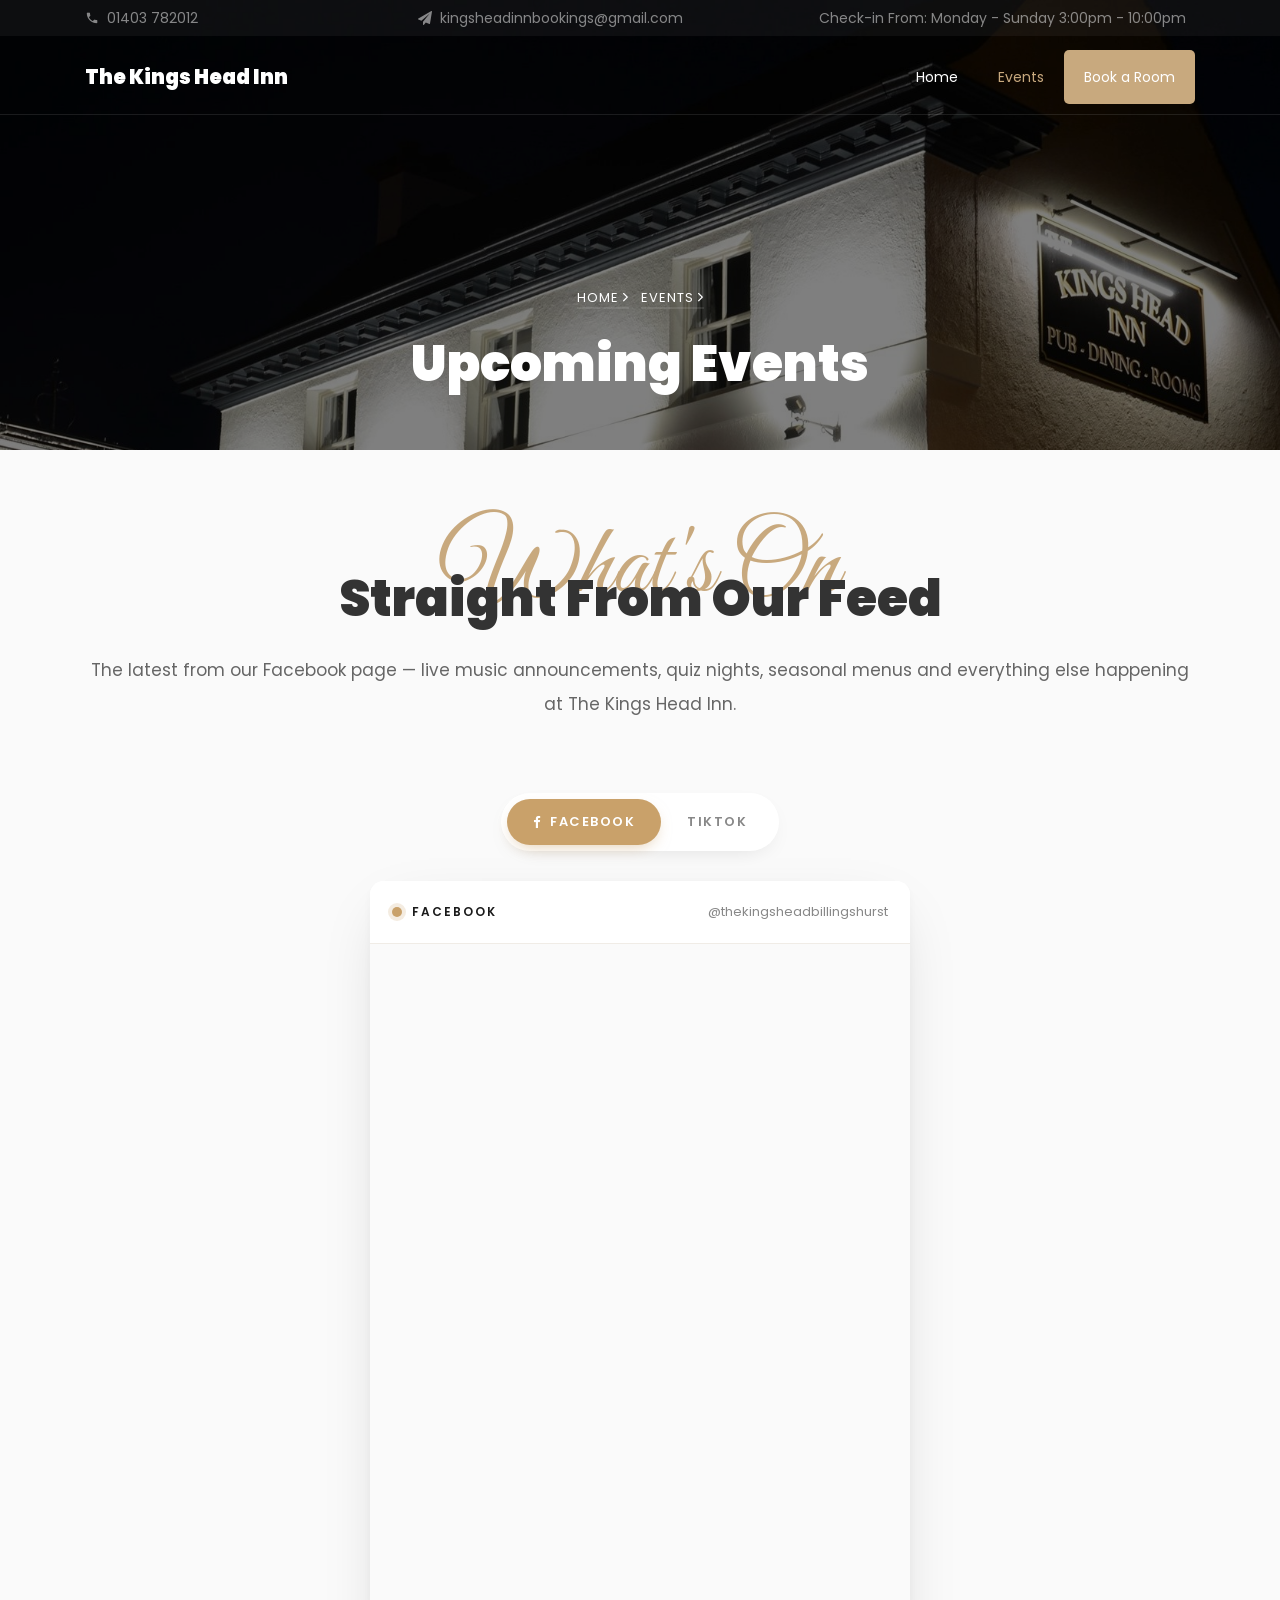
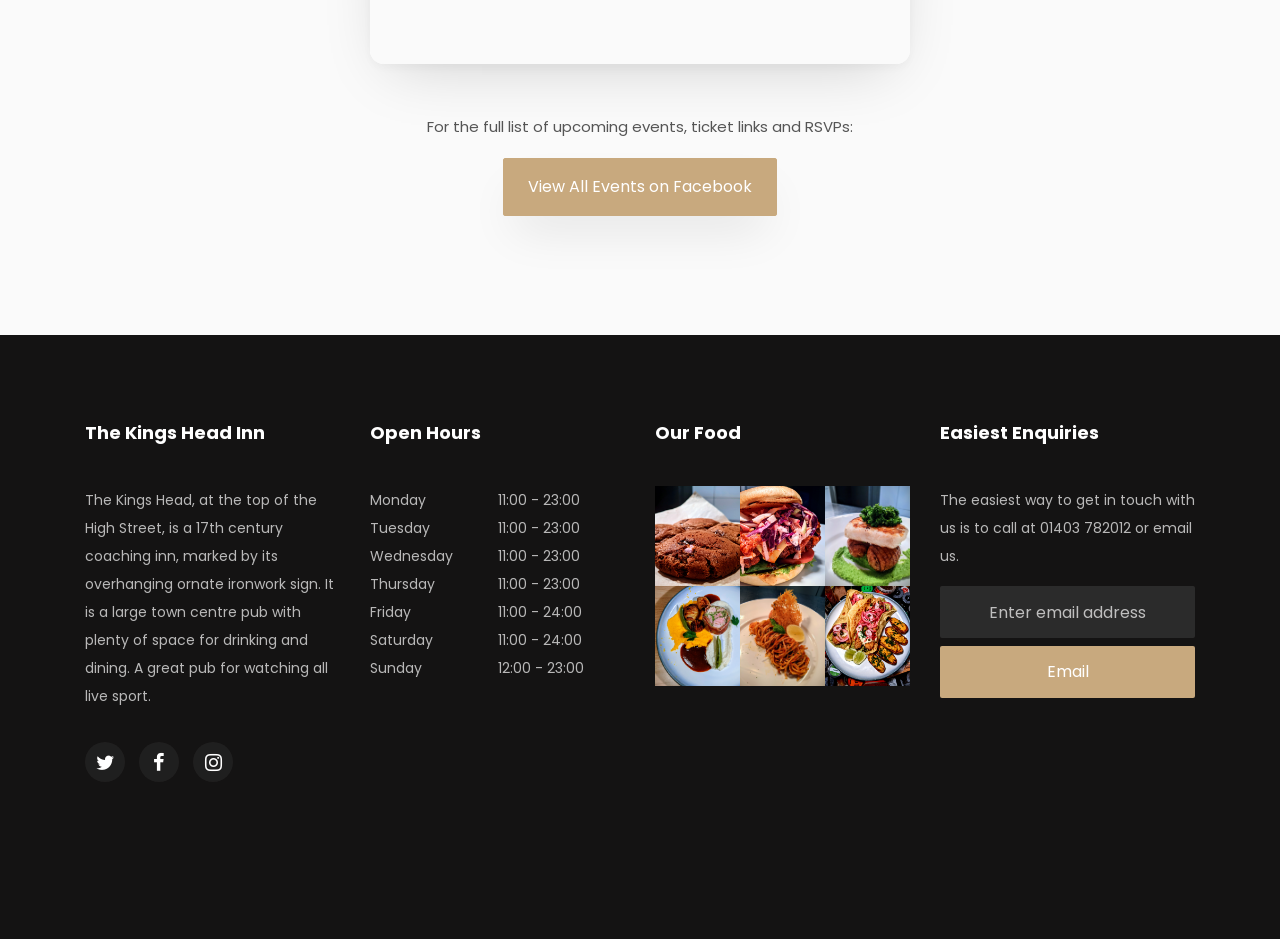
==== events.html @ 733a24d8 "Push" ====
<!DOCTYPE html>
<html lang="en">
  <head>
    <title>Events &mdash; The Kings Head Inn</title>
    <meta charset="utf-8">
    <meta name="viewport" content="width=device-width, initial-scale=1, shrink-to-fit=no">

    <link href="https://fonts.googleapis.com/css?family=Poppins:100,200,300,400,500,600,700,800,900" rel="stylesheet">
    <link href="https://fonts.googleapis.com/css?family=Great+Vibes&display=swap" rel="stylesheet">

    <link rel="stylesheet" href="css/open-iconic-bootstrap.min.css">
    <link rel="stylesheet" href="css/animate.css">

    <link rel="stylesheet" href="css/owl.carousel.min.css">
    <link rel="stylesheet" href="css/owl.theme.default.min.css">
    <link rel="stylesheet" href="css/magnific-popup.css">

    <link rel="stylesheet" href="css/aos.css">

    <link rel="stylesheet" href="css/ionicons.min.css">

    <link rel="stylesheet" href="css/flaticon.css">
    <link rel="stylesheet" href="css/icomoon.css">
    <link rel="stylesheet" href="css/style.css">

    <link rel="shortcut icon" type="image/jpg" href="images\favicon.png"/>

    <style>
      .feed-section {
        background: linear-gradient(180deg, #f7f3ee 0%, #efe6d8 100%);
      }
      .feed-card {
        background: #fff;
        border-radius: 14px;
        box-shadow: 0 20px 60px -20px rgba(0, 0, 0, 0.18), 0 4px 12px rgba(0, 0, 0, 0.04);
        overflow: hidden;
        max-width: 540px;
        margin: 0 auto;
      }
      .feed-card-header {
        display: flex;
        align-items: center;
        gap: 10px;
        padding: 18px 22px;
        border-bottom: 1px solid #f0ece6;
        background: #fff;
      }
      .feed-dot {
        width: 10px;
        height: 10px;
        border-radius: 50%;
        background: #c9a16a;
        box-shadow: 0 0 0 4px rgba(201, 161, 106, 0.2);
        animation: feed-pulse 2s ease-in-out infinite;
      }
      @keyframes feed-pulse {
        0%, 100% { box-shadow: 0 0 0 4px rgba(201, 161, 106, 0.2); }
        50%      { box-shadow: 0 0 0 8px rgba(201, 161, 106, 0.05); }
      }
      .feed-label {
        font-family: 'Poppins', sans-serif;
        font-size: 12px;
        font-weight: 600;
        letter-spacing: 2px;
        text-transform: uppercase;
        color: #1a1a1a;
      }
      .feed-handle {
        margin-left: auto;
        font-family: 'Poppins', sans-serif;
        font-size: 13px;
        color: #888;
        text-decoration: none;
        transition: color 0.2s ease;
      }
      .feed-handle:hover {
        color: #c9a16a;
        text-decoration: none;
      }
      .feed-card-body {
        padding: 10px;
        display: flex;
        justify-content: center;
        background: #fafafa;
      }
      .feed-card-body .fb-page,
      .feed-card-body .fb-page > span,
      .feed-card-body iframe {
        max-width: 100% !important;
        border-radius: 8px;
      }
      .feed-footnote {
        font-family: 'Poppins', sans-serif;
        color: #555;
        font-size: 15px;
      }
      @media (max-width: 576px) {
        .feed-card-header { padding: 14px 16px; }
        .feed-handle { display: none; }
      }

      .feed-tabs {
        display: inline-flex;
        background: #fff;
        border-radius: 999px;
        padding: 6px;
        box-shadow: 0 8px 24px -12px rgba(0, 0, 0, 0.15);
        margin-bottom: 30px;
      }
      .feed-tab {
        border: none;
        background: transparent;
        font-family: 'Poppins', sans-serif;
        font-size: 13px;
        font-weight: 600;
        letter-spacing: 1.5px;
        text-transform: uppercase;
        color: #888;
        padding: 10px 26px;
        border-radius: 999px;
        cursor: pointer;
        display: inline-flex;
        align-items: center;
        gap: 8px;
        transition: all 0.25s ease;
      }
      .feed-tab:hover { color: #1a1a1a; }
      .feed-tab.active {
        background: #c9a16a;
        color: #fff;
        box-shadow: 0 6px 16px -6px rgba(201, 161, 106, 0.6);
      }
      .feed-panel { display: none; }
      .feed-panel.active { display: block; }

      .tiktok-embed-wrap {
        background: #fafafa;
        border-radius: 8px;
        overflow: hidden;
        min-height: 700px;
      }
      .tiktok-embed-wrap blockquote.tiktok-embed {
        margin: 0 auto !important;
        max-width: 100% !important;
      }
    </style>
  </head>
  <body>
    <div class="py-1 bg-black top">
    	<div class="container">
    		<div class="row no-gutters d-flex align-items-start align-items-center px-md-0">
	    		<div class="col-lg-12 d-block">
		    		<div class="row d-flex">
		    			<div class="col-md pr-4 d-flex topper align-items-center">
					    	<div class="icon mr-2 d-flex justify-content-center align-items-center"><span class="icon-phone2"></span></div>
						    <span class="text">01403 782012</span>
					    </div>
					    <div class="col-md pr-4 d-flex topper align-items-center">
					    	<div class="icon mr-2 d-flex justify-content-center align-items-center"><span class="icon-paper-plane"></span></div>
						    <span class="text">kingsheadinnbookings@gmail.com</span>
					    </div>
					    <div class="col-md-5 pr-4 d-flex topper align-items-center text-lg-right justify-content-end">
						    <p class="mb-0 register-link"><span>Check-in From:</span> <span>Monday - Sunday</span> <span>3:00pm - 10:00pm</span></p>
					    </div>
				    </div>
			    </div>
		    </div>
		  </div>
    </div>
	  <nav class="navbar navbar-expand-lg navbar-dark ftco_navbar bg-dark ftco-navbar-light" id="ftco-navbar">
	    <div class="container">
	      <a class="navbar-brand" href="index.html">The Kings Head Inn</a>
	      <button class="navbar-toggler" type="button" data-toggle="collapse" data-target="#ftco-nav" aria-controls="ftco-nav" aria-expanded="false" aria-label="Toggle navigation">
	        <span class="oi oi-menu"></span> Menu
	      </button>

	      <div class="collapse navbar-collapse" id="ftco-nav">
	        <ul class="navbar-nav ml-auto">
            <li class="nav-item"><a href="index.html" class="nav-link">Home</a></li>
            <li class="nav-item active"><a href="events.html" class="nav-link">Events</a></li>
	          <li class="nav-item cta"><a href="reservation.html" class="nav-link">Book a Room</a></li>
	        </ul>
	      </div>
	    </div>
	  </nav>
    <!-- END nav -->

    <section class="hero-wrap hero-wrap-2" style="background-image: url('images/KHFrontBig.jpg');" data-stellar-background-ratio="0.5">
      <div class="overlay"></div>
      <div class="container">
        <div class="row no-gutters slider-text align-items-end justify-content-center">
          <div class="col-md-9 ftco-animate text-center mb-5">
          	<p class="breadcrumbs"><span class="mr-2"><a href="index.html">Home <i class="ion-ios-arrow-forward"></i></a></span> <span>Events <i class="ion-ios-arrow-forward"></i></span></p>
            <h1 class="mb-0 bread">Upcoming Events</h1>
          </div>
        </div>
      </div>
    </section>

    <section class="ftco-section bg-light feed-section">
      <div class="container">
        <div class="row justify-content-center mb-5 pb-2">
          <div class="col-md-12 text-center heading-section ftco-animate">
            <span class="subheading">What's On</span>
            <h2 class="mb-4">Straight From Our Feed</h2>
            <p>The latest from our Facebook page — live music announcements, quiz nights, seasonal menus and everything else happening at The Kings Head Inn.</p>
          </div>
        </div>

        <div class="row justify-content-center">
          <div class="col-md-10 col-lg-8 ftco-animate text-center">
            <div class="feed-tabs" role="tablist">
              <button type="button" class="feed-tab active" data-target="panel-facebook" role="tab" aria-selected="true">
                <span class="icon-facebook"></span> Facebook
              </button>
              <button type="button" class="feed-tab" data-target="panel-tiktok" role="tab" aria-selected="false">
                TikTok
              </button>
            </div>

            <div class="feed-panel active" id="panel-facebook" role="tabpanel">
              <div class="feed-card">
                <div class="feed-card-header">
                  <span class="feed-dot"></span>
                  <span class="feed-label">Facebook</span>
                  <a href="https://www.facebook.com/thekingsheadbillingshurst/" target="_blank" rel="noopener" class="feed-handle">@thekingsheadbillingshurst</a>
                </div>
                <div class="feed-card-body">
                  <iframe
                    src="https://www.facebook.com/plugins/page.php?href=https%3A%2F%2Fwww.facebook.com%2Fthekingsheadbillingshurst%2F&tabs=timeline&width=500&height=700&small_header=true&adapt_container_width=true&hide_cover=true&show_facepile=false&appId"
                    width="500" height="700"
                    style="border:none;overflow:hidden;max-width:100%;border-radius:8px;"
                    scrolling="no" frameborder="0" allowfullscreen="true"
                    allow="autoplay; clipboard-write; encrypted-media; picture-in-picture; web-share"
                    loading="lazy"
                    title="The Kings Head Inn on Facebook"></iframe>
                </div>
              </div>
            </div>

            <div class="feed-panel" id="panel-tiktok" role="tabpanel">
              <div class="feed-card">
                <div class="feed-card-header">
                  <span class="feed-dot"></span>
                  <span class="feed-label">TikTok</span>
                  <a href="https://www.tiktok.com/@kingsheadbillingshurst" target="_blank" rel="noopener" class="feed-handle">@kingsheadbillingshurst</a>
                </div>
                <div class="feed-card-body">
                  <div class="tiktok-embed-wrap">
                    <blockquote class="tiktok-embed"
                                cite="https://www.tiktok.com/@kingsheadbillingshurst"
                                data-unique-id="kingsheadbillingshurst"
                                data-embed-type="creator"
                                style="max-width: 780px; min-width: 288px;">
                      <section>
                        <a target="_blank" href="https://www.tiktok.com/@kingsheadbillingshurst?refer=creator_embed">@kingsheadbillingshurst</a>
                      </section>
                    </blockquote>
                  </div>
                </div>
              </div>
            </div>

            <div class="text-center mt-5">
              <p class="mb-3 feed-footnote">For the full list of upcoming events, ticket links and RSVPs:</p>
              <a href="https://www.facebook.com/thekingsheadbillingshurst/events" target="_blank" rel="noopener" class="btn btn-primary py-3 px-4">View All Events on Facebook</a>
            </div>
          </div>
        </div>
      </div>
    </section>

    <footer class="ftco-footer ftco-bg-dark ftco-section">
      <div class="container">
        <div class="row mb-5">
          <div class="col-md-6 col-lg-3">
            <div class="ftco-footer-widget mb-4">
              <h2 class="ftco-heading-2">The Kings Head Inn</h2>
              <p>The Kings Head, at the top of the High Street, is a 17th century coaching inn, marked by its overhanging ornate ironwork sign. It is a large town centre pub with plenty of space for drinking and dining. A great pub for watching all live sport.</p>
              <ul class="ftco-footer-social list-unstyled float-md-left float-lft mt-3">
                <li class="ftco-animate"><a href="https://twitter.com/kingsheadbhurst?lang=en"><span class="icon-twitter"></span></a></li>
                <li class="ftco-animate"><a href="https://www.facebook.com/thekingsheadbillingshurst/"><span class="icon-facebook"></span></a></li>
                <li class="ftco-animate"><a href="https://www.instagram.com/kingsheadbhurst/?hl=en"><span class="icon-instagram"></span></a></li>
              </ul>
            </div>
          </div>
          <div class="col-md-6 col-lg-3">
            <div class="ftco-footer-widget mb-4">
              <h2 class="ftco-heading-2">Open Hours</h2>
              <ul class="list-unstyled open-hours">
                <li class="d-flex"><span>Monday</span><span>11:00 - 23:00</span></li>
                <li class="d-flex"><span>Tuesday</span><span>11:00 - 23:00</span></li>
                <li class="d-flex"><span>Wednesday</span><span>11:00 - 23:00</span></li>
                <li class="d-flex"><span>Thursday</span><span>11:00 - 23:00</span></li>
                <li class="d-flex"><span>Friday</span><span>11:00 - 24:00</span></li>
                <li class="d-flex"><span>Saturday</span><span>11:00 - 24:00</span></li>
                <li class="d-flex"><span>Sunday</span><span> 12:00 - 23:00</span></li>
              </ul>
            </div>
          </div>
          <div class="col-md-6 col-lg-3">
             <div class="ftco-footer-widget mb-4">
              <h2 class="ftco-heading-2">Our Food</h2>
              <div class="thumb d-sm-flex">
                <a href="#" class="thumb-menu img" style="background-image: url(images/KHFood_1.jpg);">
                </a>
                <a href="#" class="thumb-menu img" style="background-image: url(images/KHFood_2.jpg);">
                </a>
                <a href="#" class="thumb-menu img" style="background-image: url(images/KHFood_3.jpg);">
                </a>
              </div>
              <div class="thumb d-flex">
                <a href="#" class="thumb-menu img" style="background-image: url(images/KHFood_4.jpg);">
                </a>
                <a href="#" class="thumb-menu img" style="background-image: url(images/KHFood_5.jpg);">
                </a>
                <a href="#" class="thumb-menu img" style="background-image: url(images/KHFood_6.jpg);">
                </a>
              </div>
            </div>
          </div>
          <div class="col-md-6 col-lg-3">
            <div class="ftco-footer-widget mb-4">
              <h2 class="ftco-heading-2">Easiest Enquiries</h2>
              <p>The easiest way to get in touch with us is to call at 01403 782012 or email us.</p>
              <form action="mailto:kingsheadinnbookings@gmail.com" class="subscribe-form">
                <div class="form-group">
                  <input type="text" class="form-control mb-2 text-center" placeholder="Enter email address">
                  <input type="submit" value="Email" class="form-control submit px-3">
                </div>
              </form>
            </div>
          </div>
        </div>
      </div>
    </footer>


  <!-- loader -->
  <div id="ftco-loader" class="show fullscreen"><svg class="circular" width="48px" height="48px"><circle class="path-bg" cx="24" cy="24" r="22" fill="none" stroke-width="4" stroke="#eeeeee"/><circle class="path" cx="24" cy="24" r="22" fill="none" stroke-width="4" stroke-miterlimit="10" stroke="#F96D00"/></svg></div>

  <!-- TikTok embed -->
  <script async src="https://www.tiktok.com/embed.js"></script>

  <script>
    document.addEventListener('DOMContentLoaded', function () {
      var tabs = document.querySelectorAll('.feed-tab');
      var panels = document.querySelectorAll('.feed-panel');
      tabs.forEach(function (tab) {
        tab.addEventListener('click', function () {
          var target = tab.getAttribute('data-target');
          tabs.forEach(function (t) {
            t.classList.remove('active');
            t.setAttribute('aria-selected', 'false');
          });
          panels.forEach(function (p) { p.classList.remove('active'); });
          tab.classList.add('active');
          tab.setAttribute('aria-selected', 'true');
          var panel = document.getElementById(target);
          if (panel) panel.classList.add('active');
        });
      });
    });
  </script>

  <script src="js/jquery.min.js"></script>
  <script src="js/jquery-migrate-3.0.1.min.js"></script>
  <script src="js/popper.min.js"></script>
  <script src="js/bootstrap.min.js"></script>
  <script src="js/jquery.easing.1.3.js"></script>
  <script src="js/jquery.waypoints.min.js"></script>
  <script src="js/jquery.stellar.min.js"></script>
  <script src="js/owl.carousel.min.js"></script>
  <script src="js/jquery.magnific-popup.min.js"></script>
  <script src="js/aos.js"></script>
  <script src="js/jquery.animateNumber.min.js"></script>
  <script src="js/scrollax.min.js"></script>
  <script src="js/main.js"></script>

  </body>
</html>
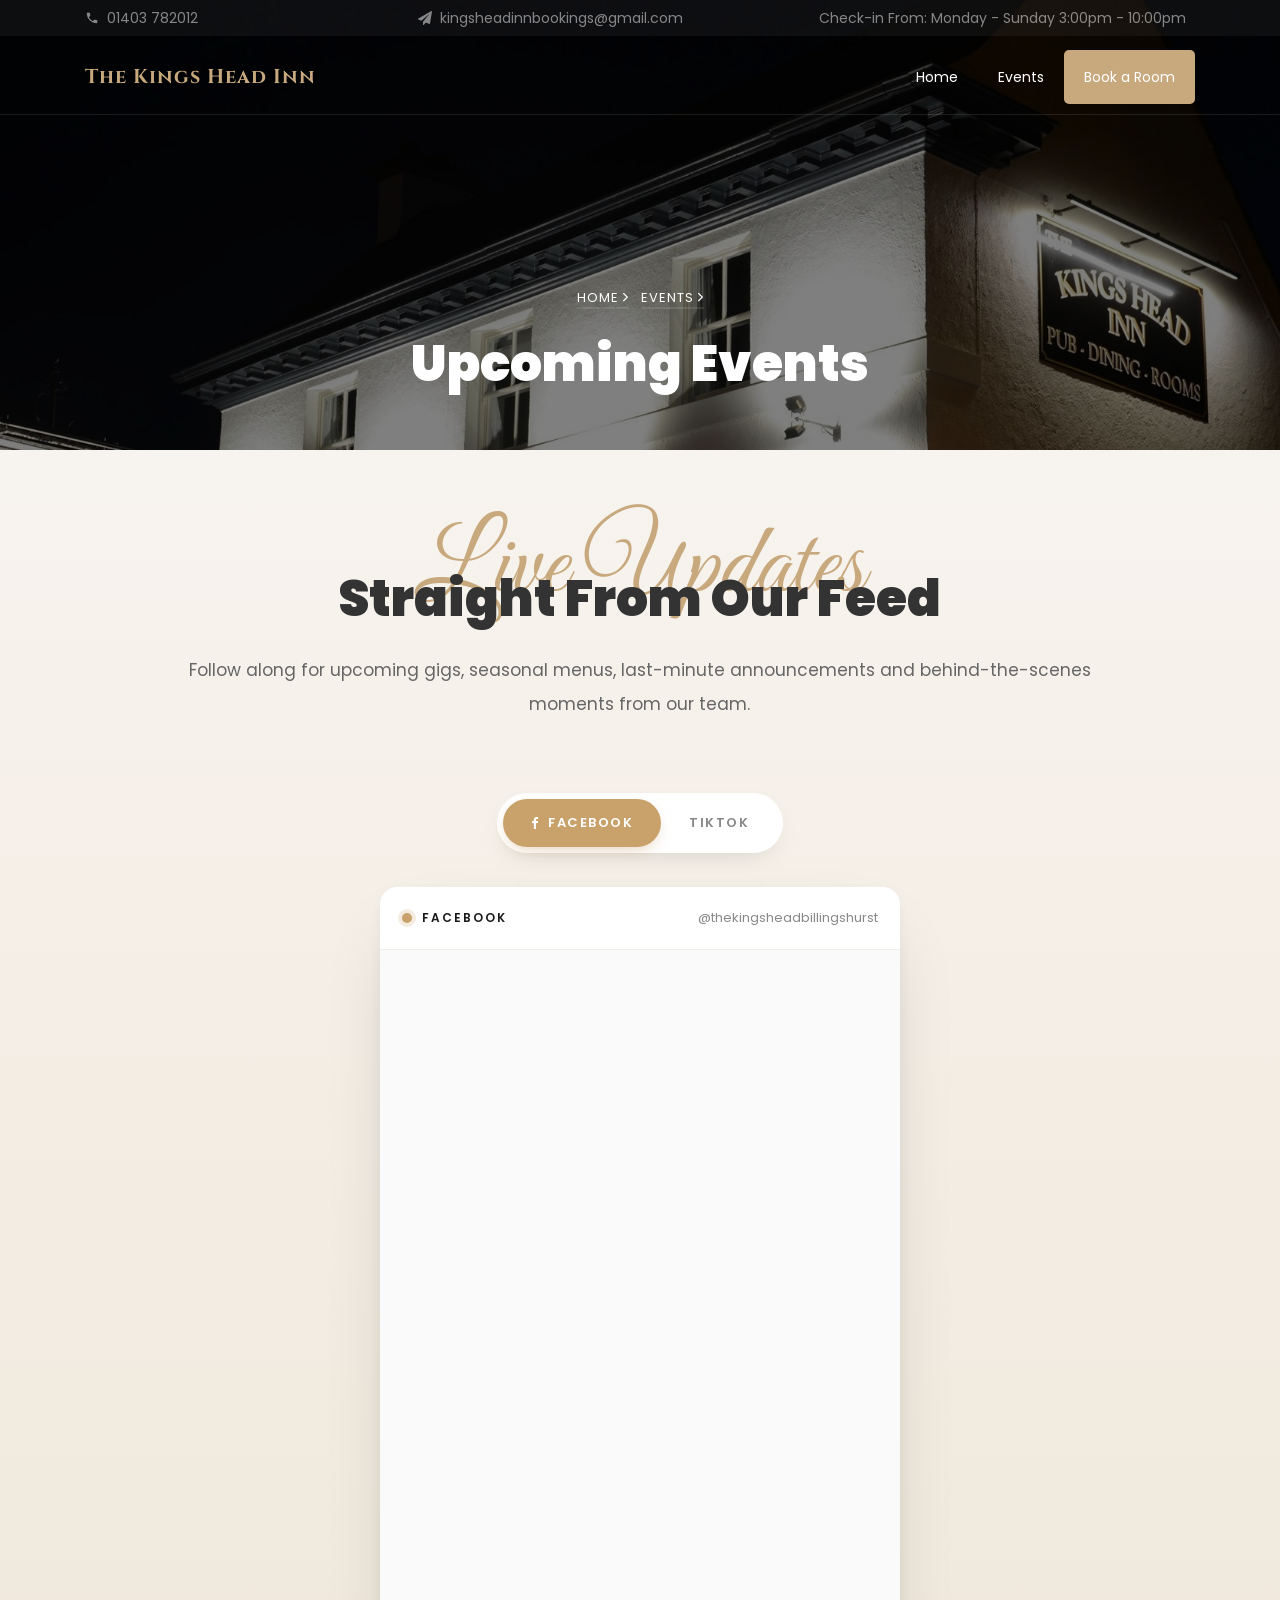
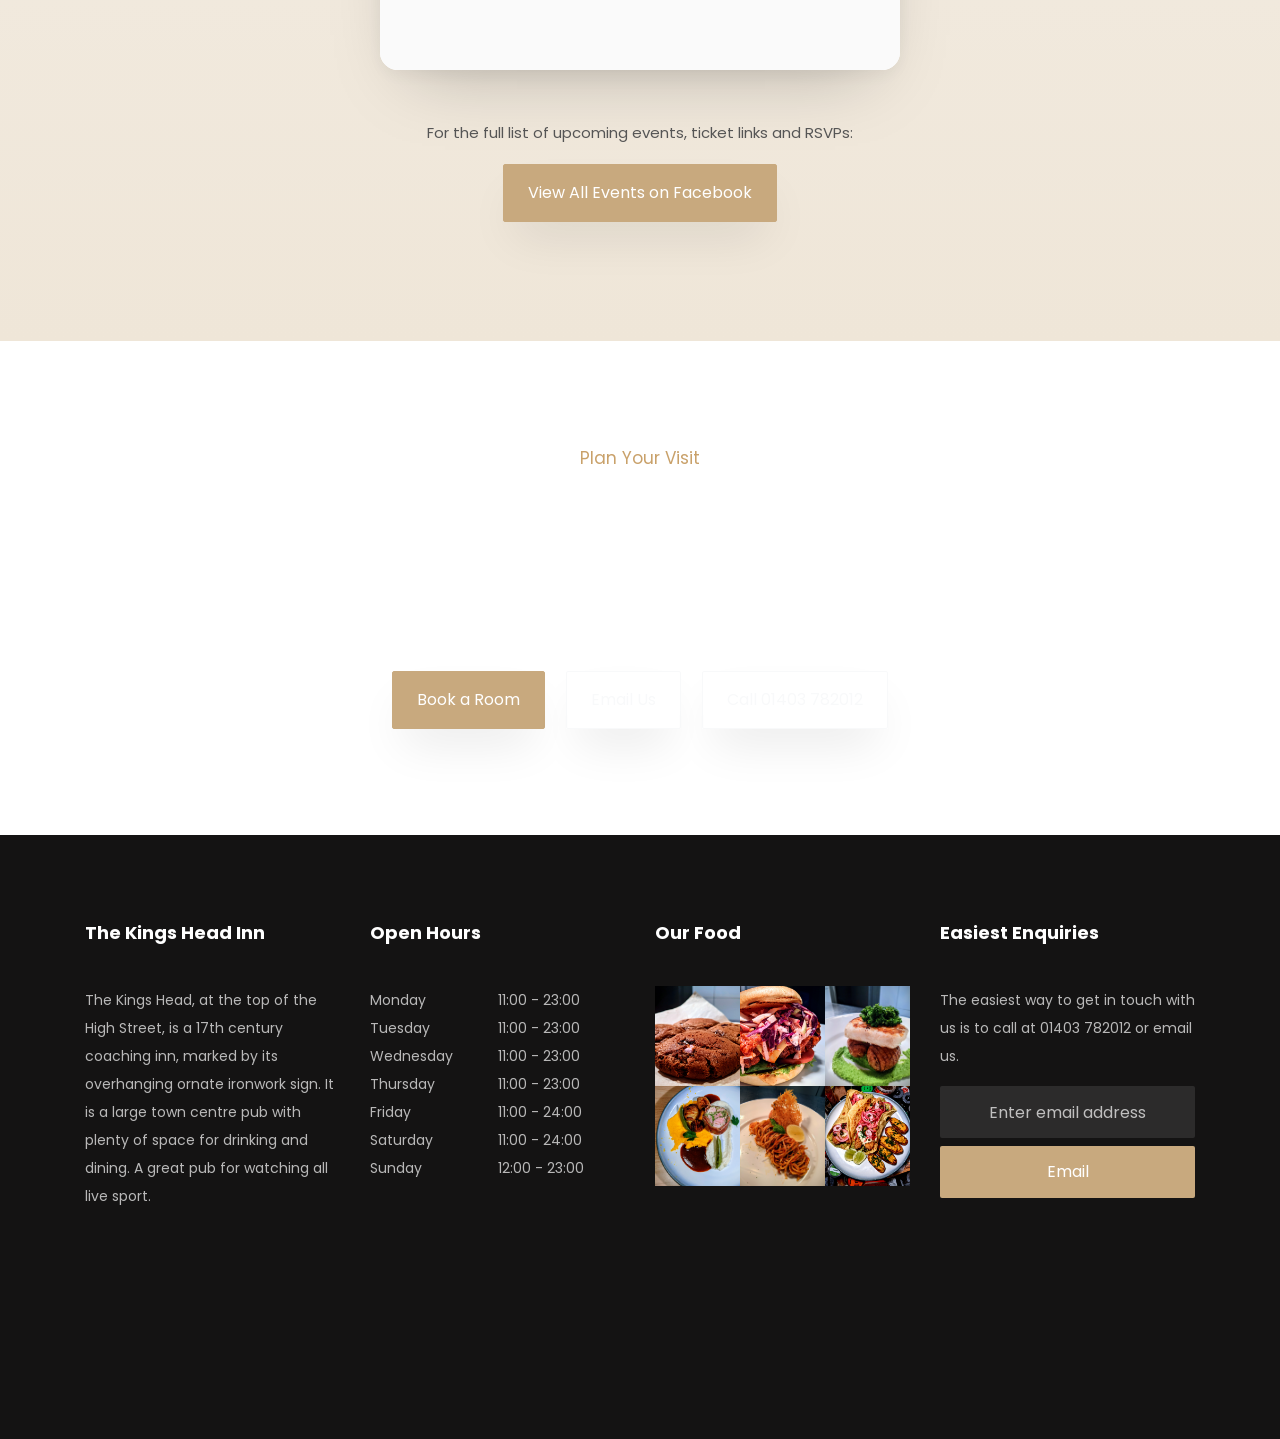
==== commit ad013654: "Push" ====
--- a/events.html
+++ b/events.html
@@ -7,6 +7,7 @@
 
     <link href="https://fonts.googleapis.com/css?family=Poppins:100,200,300,400,500,600,700,800,900" rel="stylesheet">
     <link href="https://fonts.googleapis.com/css?family=Great+Vibes&display=swap" rel="stylesheet">
+    <link href="https://fonts.googleapis.com/css2?family=Cinzel:wght@500;700&display=swap" rel="stylesheet">
 
     <link rel="stylesheet" href="css/open-iconic-bootstrap.min.css">
     <link rel="stylesheet" href="css/animate.css">
@@ -26,15 +27,127 @@
     <link rel="shortcut icon" type="image/jpg" href="images\favicon.png"/>
 
     <style>
+      /* ===== What's On pillar cards ===== */
+      .whats-on-section { background: #fff; }
+      .event-pillar {
+        position: relative;
+        display: block;
+        width: 100%;
+        min-height: 380px;
+        border-radius: 16px;
+        overflow: hidden;
+        background-size: cover;
+        background-position: center;
+        text-decoration: none !important;
+        box-shadow: 0 20px 50px -24px rgba(0, 0, 0, 0.35);
+        transition: transform .35s ease, box-shadow .35s ease;
+      }
+      .event-pillar:hover {
+        transform: translateY(-6px);
+        box-shadow: 0 30px 70px -28px rgba(0, 0, 0, 0.45);
+        text-decoration: none;
+      }
+      .event-pillar::before {
+        content: '';
+        position: absolute;
+        inset: 0;
+        background: linear-gradient(180deg, rgba(0, 0, 0, 0) 35%, rgba(0, 0, 0, 0.88) 100%);
+      }
+      .event-pillar-badge {
+        position: absolute;
+        top: 18px;
+        left: 18px;
+        z-index: 2;
+        background: rgba(255, 255, 255, 0.92);
+        color: #1a1a1a;
+        font-family: 'Poppins', sans-serif;
+        font-size: 11px;
+        font-weight: 600;
+        letter-spacing: 1.6px;
+        text-transform: uppercase;
+        padding: 6px 12px;
+        border-radius: 999px;
+      }
+      .event-pillar-content {
+        position: absolute;
+        bottom: 0;
+        left: 0;
+        right: 0;
+        padding: 26px 26px 28px;
+        color: #fff;
+        z-index: 2;
+      }
+      .event-pillar-content h3 {
+        color: #fff;
+        font-family: 'Poppins', sans-serif;
+        font-size: 22px;
+        font-weight: 600;
+        margin-bottom: 8px;
+        letter-spacing: 0.5px;
+      }
+      .event-pillar-content p {
+        color: rgba(255, 255, 255, 0.88);
+        font-size: 14px;
+        margin: 0;
+        line-height: 1.55;
+      }
+      .event-pillar-more {
+        display: inline-flex;
+        align-items: center;
+        gap: 6px;
+        margin-top: 14px;
+        color: #c9a16a;
+        font-family: 'Poppins', sans-serif;
+        font-size: 12px;
+        font-weight: 600;
+        letter-spacing: 1.5px;
+        text-transform: uppercase;
+      }
+
+      /* ===== Live feed section ===== */
       .feed-section {
         background: linear-gradient(180deg, #f7f3ee 0%, #efe6d8 100%);
       }
+      .feed-tabs {
+        display: inline-flex;
+        background: #fff;
+        border-radius: 999px;
+        padding: 6px;
+        box-shadow: 0 10px 30px -14px rgba(0, 0, 0, 0.18);
+        margin-bottom: 34px;
+      }
+      .feed-tab {
+        border: none;
+        background: transparent;
+        font-family: 'Poppins', sans-serif;
+        font-size: 13px;
+        font-weight: 600;
+        letter-spacing: 1.5px;
+        text-transform: uppercase;
+        color: #888;
+        padding: 11px 28px;
+        border-radius: 999px;
+        cursor: pointer;
+        display: inline-flex;
+        align-items: center;
+        gap: 8px;
+        transition: all 0.25s ease;
+      }
+      .feed-tab:hover { color: #1a1a1a; }
+      .feed-tab.active {
+        background: #c9a16a;
+        color: #fff;
+        box-shadow: 0 6px 16px -6px rgba(201, 161, 106, 0.6);
+      }
+      .feed-panel { display: none; }
+      .feed-panel.active { display: block; }
+
       .feed-card {
         background: #fff;
-        border-radius: 14px;
-        box-shadow: 0 20px 60px -20px rgba(0, 0, 0, 0.18), 0 4px 12px rgba(0, 0, 0, 0.04);
+        border-radius: 18px;
+        box-shadow: 0 30px 70px -30px rgba(0, 0, 0, 0.25), 0 6px 18px rgba(0, 0, 0, 0.05);
         overflow: hidden;
-        max-width: 540px;
+        max-width: 520px;
         margin: 0 auto;
       }
       .feed-card-header {
@@ -78,70 +191,79 @@
         text-decoration: none;
       }
       .feed-card-body {
-        padding: 10px;
+        padding: 0;
+        background: #fafafa;
+        min-height: 720px;
+        display: flex;
+        align-items: flex-start;
+        justify-content: center;
+      }
+      .feed-card-body iframe,
+      .feed-card-body .tiktok-embed-wrap {
+        display: block;
+        width: 100%;
+        border: none;
+      }
+      .fb-embed {
+        width: 100%;
+        height: 720px;
+        border: none;
+        display: block;
+      }
+      .tiktok-embed-wrap {
+        width: 100%;
+        min-height: 720px;
+        padding: 20px 16px;
         display: flex;
         justify-content: center;
-        background: #fafafa;
-      }
-      .feed-card-body .fb-page,
-      .feed-card-body .fb-page > span,
-      .feed-card-body iframe {
+        align-items: flex-start;
+      }
+      .tiktok-embed-wrap blockquote.tiktok-embed {
+        margin: 0 auto !important;
         max-width: 100% !important;
-        border-radius: 8px;
       }
       .feed-footnote {
         font-family: 'Poppins', sans-serif;
         color: #555;
         font-size: 15px;
+      }
+
+      /* ===== Plan your visit CTA ===== */
+      .plan-visit-section {
+        position: relative;
+        padding: 100px 0;
+        background-image: linear-gradient(rgba(0, 0, 0, 0.6), rgba(0, 0, 0, 0.7)), url('images/KHOutSideNight.jpg');
+        background-size: cover;
+        background-position: center;
+        background-attachment: fixed;
+        color: #fff;
+      }
+      .plan-visit-section h2 {
+        color: #fff;
+        font-size: 44px;
+        font-weight: 600;
+        margin-bottom: 20px;
+      }
+      .plan-visit-section p {
+        color: rgba(255, 255, 255, 0.85);
+        font-size: 17px;
+        max-width: 640px;
+        margin: 0 auto 36px;
+      }
+      .plan-visit-section .btn {
+        margin: 6px 8px;
+      }
+
+      @media (max-width: 768px) {
+        .event-pillar { min-height: 320px; }
+        .plan-visit-section { padding: 70px 0; background-attachment: scroll; }
+        .plan-visit-section h2 { font-size: 32px; }
       }
       @media (max-width: 576px) {
         .feed-card-header { padding: 14px 16px; }
         .feed-handle { display: none; }
-      }
-
-      .feed-tabs {
-        display: inline-flex;
-        background: #fff;
-        border-radius: 999px;
-        padding: 6px;
-        box-shadow: 0 8px 24px -12px rgba(0, 0, 0, 0.15);
-        margin-bottom: 30px;
-      }
-      .feed-tab {
-        border: none;
-        background: transparent;
-        font-family: 'Poppins', sans-serif;
-        font-size: 13px;
-        font-weight: 600;
-        letter-spacing: 1.5px;
-        text-transform: uppercase;
-        color: #888;
-        padding: 10px 26px;
-        border-radius: 999px;
-        cursor: pointer;
-        display: inline-flex;
-        align-items: center;
-        gap: 8px;
-        transition: all 0.25s ease;
-      }
-      .feed-tab:hover { color: #1a1a1a; }
-      .feed-tab.active {
-        background: #c9a16a;
-        color: #fff;
-        box-shadow: 0 6px 16px -6px rgba(201, 161, 106, 0.6);
-      }
-      .feed-panel { display: none; }
-      .feed-panel.active { display: block; }
-
-      .tiktok-embed-wrap {
-        background: #fafafa;
-        border-radius: 8px;
-        overflow: hidden;
-        min-height: 700px;
-      }
-      .tiktok-embed-wrap blockquote.tiktok-embed {
-        margin: 0 auto !important;
-        max-width: 100% !important;
+        .fb-embed { height: 640px; }
+        .feed-card-body { min-height: 640px; }
       }
     </style>
   </head>
@@ -197,13 +319,13 @@
       </div>
     </section>
 
-    <section class="ftco-section bg-light feed-section">
+    <section class="ftco-section feed-section" id="live-feed">
       <div class="container">
         <div class="row justify-content-center mb-5 pb-2">
-          <div class="col-md-12 text-center heading-section ftco-animate">
-            <span class="subheading">What's On</span>
+          <div class="col-md-10 text-center heading-section ftco-animate">
+            <span class="subheading">Live Updates</span>
             <h2 class="mb-4">Straight From Our Feed</h2>
-            <p>The latest from our Facebook page — live music announcements, quiz nights, seasonal menus and everything else happening at The Kings Head Inn.</p>
+            <p>Follow along for upcoming gigs, seasonal menus, last-minute announcements and behind-the-scenes moments from our team.</p>
           </div>
         </div>
 
@@ -227,9 +349,8 @@
                 </div>
                 <div class="feed-card-body">
                   <iframe
-                    src="https://www.facebook.com/plugins/page.php?href=https%3A%2F%2Fwww.facebook.com%2Fthekingsheadbillingshurst%2F&tabs=timeline&width=500&height=700&small_header=true&adapt_container_width=true&hide_cover=true&show_facepile=false&appId"
-                    width="500" height="700"
-                    style="border:none;overflow:hidden;max-width:100%;border-radius:8px;"
+                    class="fb-embed"
+                    src="https://www.facebook.com/plugins/page.php?href=https%3A%2F%2Fwww.facebook.com%2Fthekingsheadbillingshurst%2F&tabs=timeline&width=500&height=720&small_header=true&adapt_container_width=true&hide_cover=true&show_facepile=false&appId"
                     scrolling="no" frameborder="0" allowfullscreen="true"
                     allow="autoplay; clipboard-write; encrypted-media; picture-in-picture; web-share"
                     loading="lazy"
@@ -251,7 +372,7 @@
                                 cite="https://www.tiktok.com/@kingsheadbillingshurst"
                                 data-unique-id="kingsheadbillingshurst"
                                 data-embed-type="creator"
-                                style="max-width: 780px; min-width: 288px;">
+                                style="max-width: 480px; min-width: 288px;">
                       <section>
                         <a target="_blank" href="https://www.tiktok.com/@kingsheadbillingshurst?refer=creator_embed">@kingsheadbillingshurst</a>
                       </section>
@@ -265,6 +386,21 @@
               <p class="mb-3 feed-footnote">For the full list of upcoming events, ticket links and RSVPs:</p>
               <a href="https://www.facebook.com/thekingsheadbillingshurst/events" target="_blank" rel="noopener" class="btn btn-primary py-3 px-4">View All Events on Facebook</a>
             </div>
+          </div>
+        </div>
+      </div>
+    </section>
+
+    <section class="plan-visit-section">
+      <div class="container">
+        <div class="row justify-content-center text-center">
+          <div class="col-md-10 ftco-animate">
+            <span class="subheading" style="color:#c9a16a;">Plan Your Visit</span>
+            <h2>A proper welcome, every time.</h2>
+            <p>Reserve a table, book a room upstairs, or get in touch to plan a private gathering. Our team is always happy to help.</p>
+            <a href="reservation.html" class="btn btn-primary py-3 px-4">Book a Room</a>
+            <a href="mailto:kingsheadinnbookings@gmail.com" class="btn btn-outline-light py-3 px-4">Email Us</a>
+            <a href="tel:01403782012" class="btn btn-outline-light py-3 px-4">Call 01403 782012</a>
           </div>
         </div>
       </div>
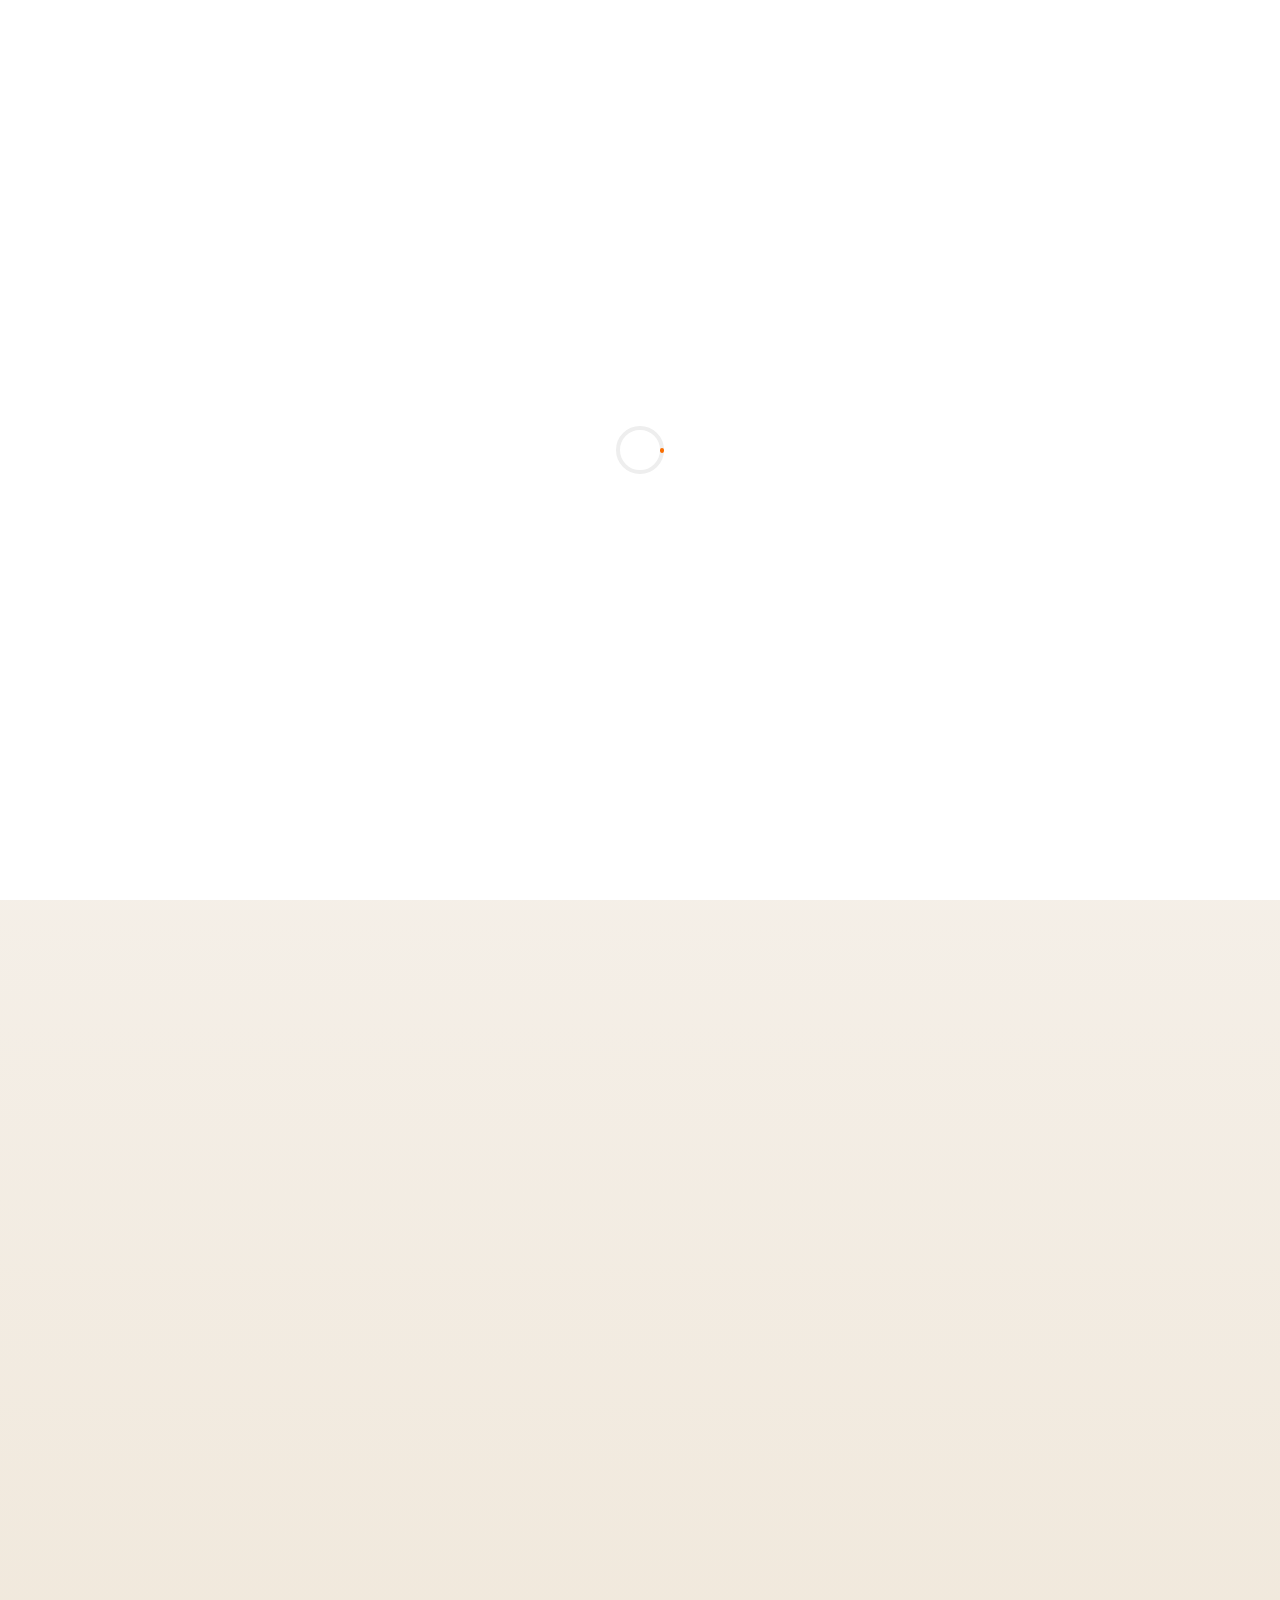
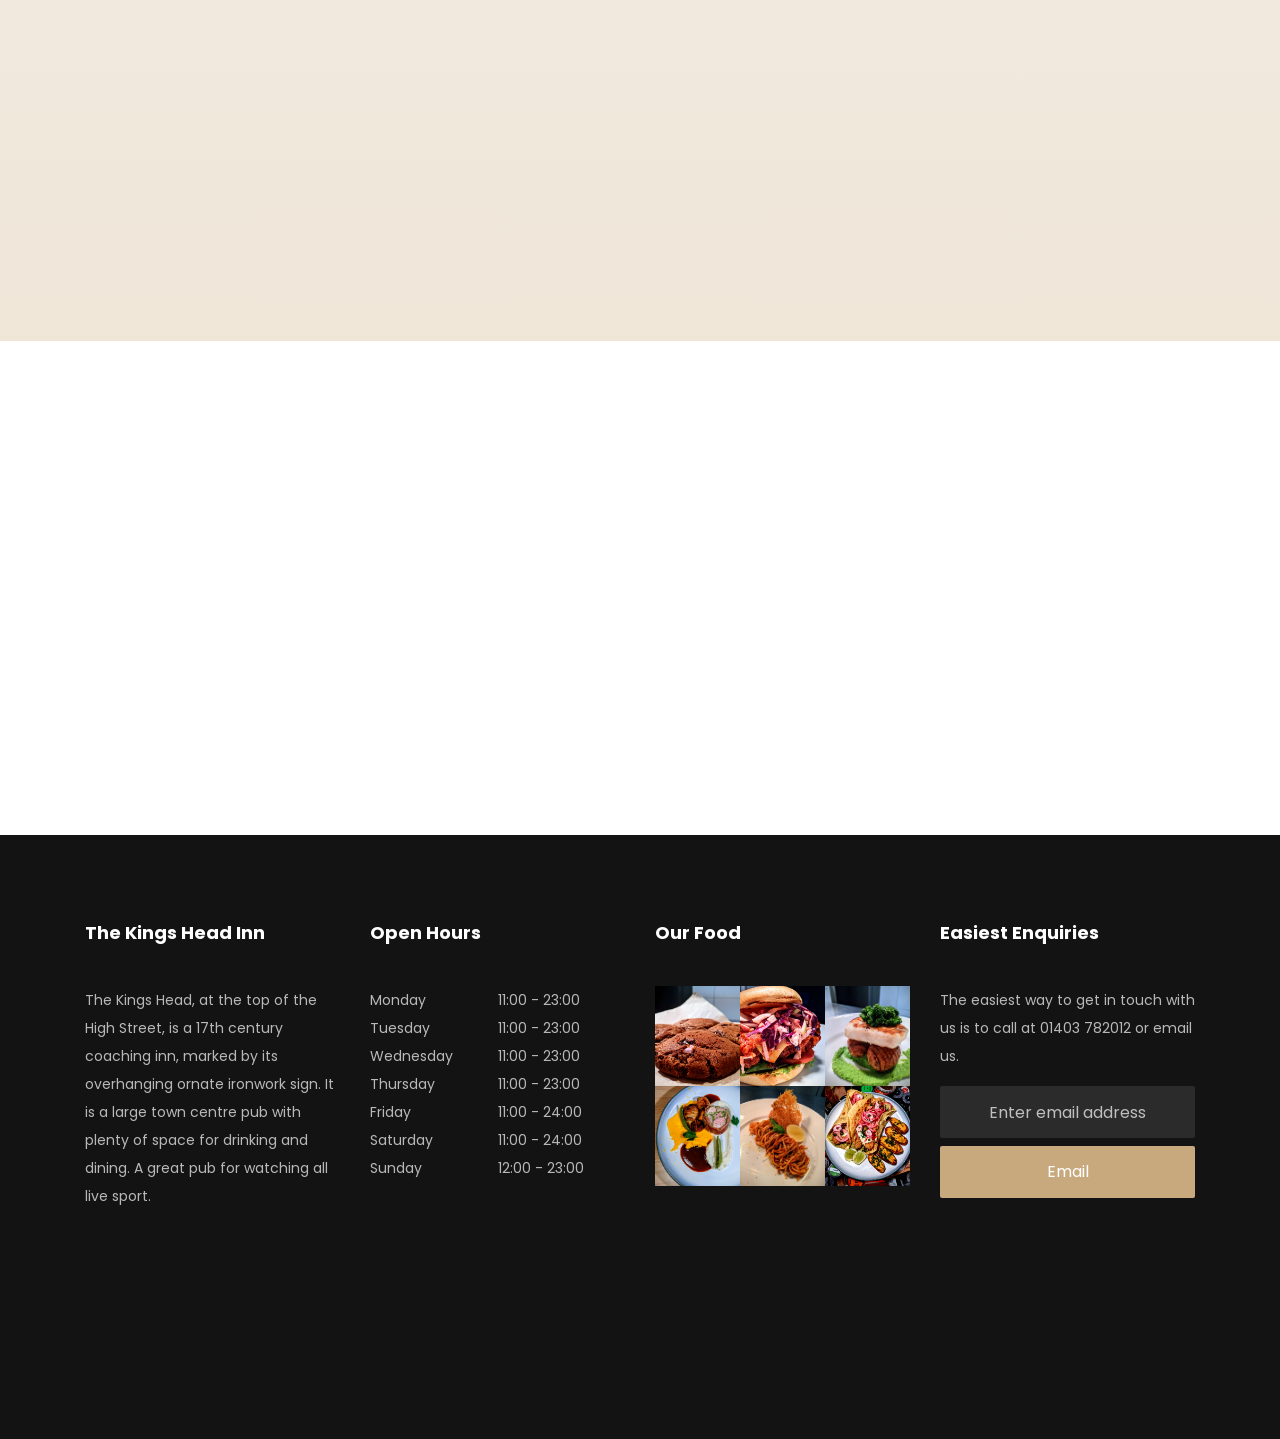
==== commit 8dd1a824: "Push" ====
--- a/events.html
+++ b/events.html
@@ -1,9 +1,11 @@
 <!DOCTYPE html>
 <html lang="en">
   <head>
-    <title>Events &mdash; The Kings Head Inn</title>
+    <title>Events | The Kings Head Inn, Billingshurst</title>
     <meta charset="utf-8">
     <meta name="viewport" content="width=device-width, initial-scale=1, shrink-to-fit=no">
+    <meta name="description" content="Live updates, upcoming gigs, seasonal menus and events at The Kings Head Inn, Billingshurst.">
+    <meta name="theme-color" content="#1a1a1a">
 
     <link href="https://fonts.googleapis.com/css?family=Poppins:100,200,300,400,500,600,700,800,900" rel="stylesheet">
     <link href="https://fonts.googleapis.com/css?family=Great+Vibes&display=swap" rel="stylesheet">
@@ -14,7 +16,6 @@
 
     <link rel="stylesheet" href="css/owl.carousel.min.css">
     <link rel="stylesheet" href="css/owl.theme.default.min.css">
-    <link rel="stylesheet" href="css/magnific-popup.css">
 
     <link rel="stylesheet" href="css/aos.css">
 
@@ -24,7 +25,7 @@
     <link rel="stylesheet" href="css/icomoon.css">
     <link rel="stylesheet" href="css/style.css">
 
-    <link rel="shortcut icon" type="image/jpg" href="images\favicon.png"/>
+    <link rel="shortcut icon" type="image/png" href="images/favicon.png"/>
 
     <style>
       /* ===== What's On pillar cards ===== */
@@ -414,9 +415,9 @@
               <h2 class="ftco-heading-2">The Kings Head Inn</h2>
               <p>The Kings Head, at the top of the High Street, is a 17th century coaching inn, marked by its overhanging ornate ironwork sign. It is a large town centre pub with plenty of space for drinking and dining. A great pub for watching all live sport.</p>
               <ul class="ftco-footer-social list-unstyled float-md-left float-lft mt-3">
-                <li class="ftco-animate"><a href="https://twitter.com/kingsheadbhurst?lang=en"><span class="icon-twitter"></span></a></li>
-                <li class="ftco-animate"><a href="https://www.facebook.com/thekingsheadbillingshurst/"><span class="icon-facebook"></span></a></li>
-                <li class="ftco-animate"><a href="https://www.instagram.com/kingsheadbhurst/?hl=en"><span class="icon-instagram"></span></a></li>
+                <li class="ftco-animate"><a href="https://twitter.com/kingsheadbhurst?lang=en" target="_blank" rel="noopener noreferrer"><span class="icon-twitter"></span></a></li>
+                <li class="ftco-animate"><a href="https://www.facebook.com/thekingsheadbillingshurst/" target="_blank" rel="noopener noreferrer"><span class="icon-facebook"></span></a></li>
+                <li class="ftco-animate"><a href="https://www.instagram.com/kingsheadbhurst/?hl=en" target="_blank" rel="noopener noreferrer"><span class="icon-instagram"></span></a></li>
               </ul>
             </div>
           </div>
@@ -459,9 +460,9 @@
             <div class="ftco-footer-widget mb-4">
               <h2 class="ftco-heading-2">Easiest Enquiries</h2>
               <p>The easiest way to get in touch with us is to call at 01403 782012 or email us.</p>
-              <form action="mailto:kingsheadinnbookings@gmail.com" class="subscribe-form">
+              <form action="mailto:kingsheadinnbookings@gmail.com?subject=Website%20Enquiry" method="post" enctype="text/plain" class="subscribe-form">
                 <div class="form-group">
-                  <input type="text" class="form-control mb-2 text-center" placeholder="Enter email address">
+                  <input type="email" name="Email" required class="form-control mb-2 text-center" placeholder="Enter email address">
                   <input type="submit" value="Email" class="form-control submit px-3">
                 </div>
               </form>
@@ -500,16 +501,11 @@
   </script>
 
   <script src="js/jquery.min.js"></script>
-  <script src="js/jquery-migrate-3.0.1.min.js"></script>
   <script src="js/popper.min.js"></script>
   <script src="js/bootstrap.min.js"></script>
-  <script src="js/jquery.easing.1.3.js"></script>
   <script src="js/jquery.waypoints.min.js"></script>
   <script src="js/jquery.stellar.min.js"></script>
-  <script src="js/owl.carousel.min.js"></script>
-  <script src="js/jquery.magnific-popup.min.js"></script>
   <script src="js/aos.js"></script>
-  <script src="js/jquery.animateNumber.min.js"></script>
   <script src="js/scrollax.min.js"></script>
   <script src="js/main.js"></script>
 
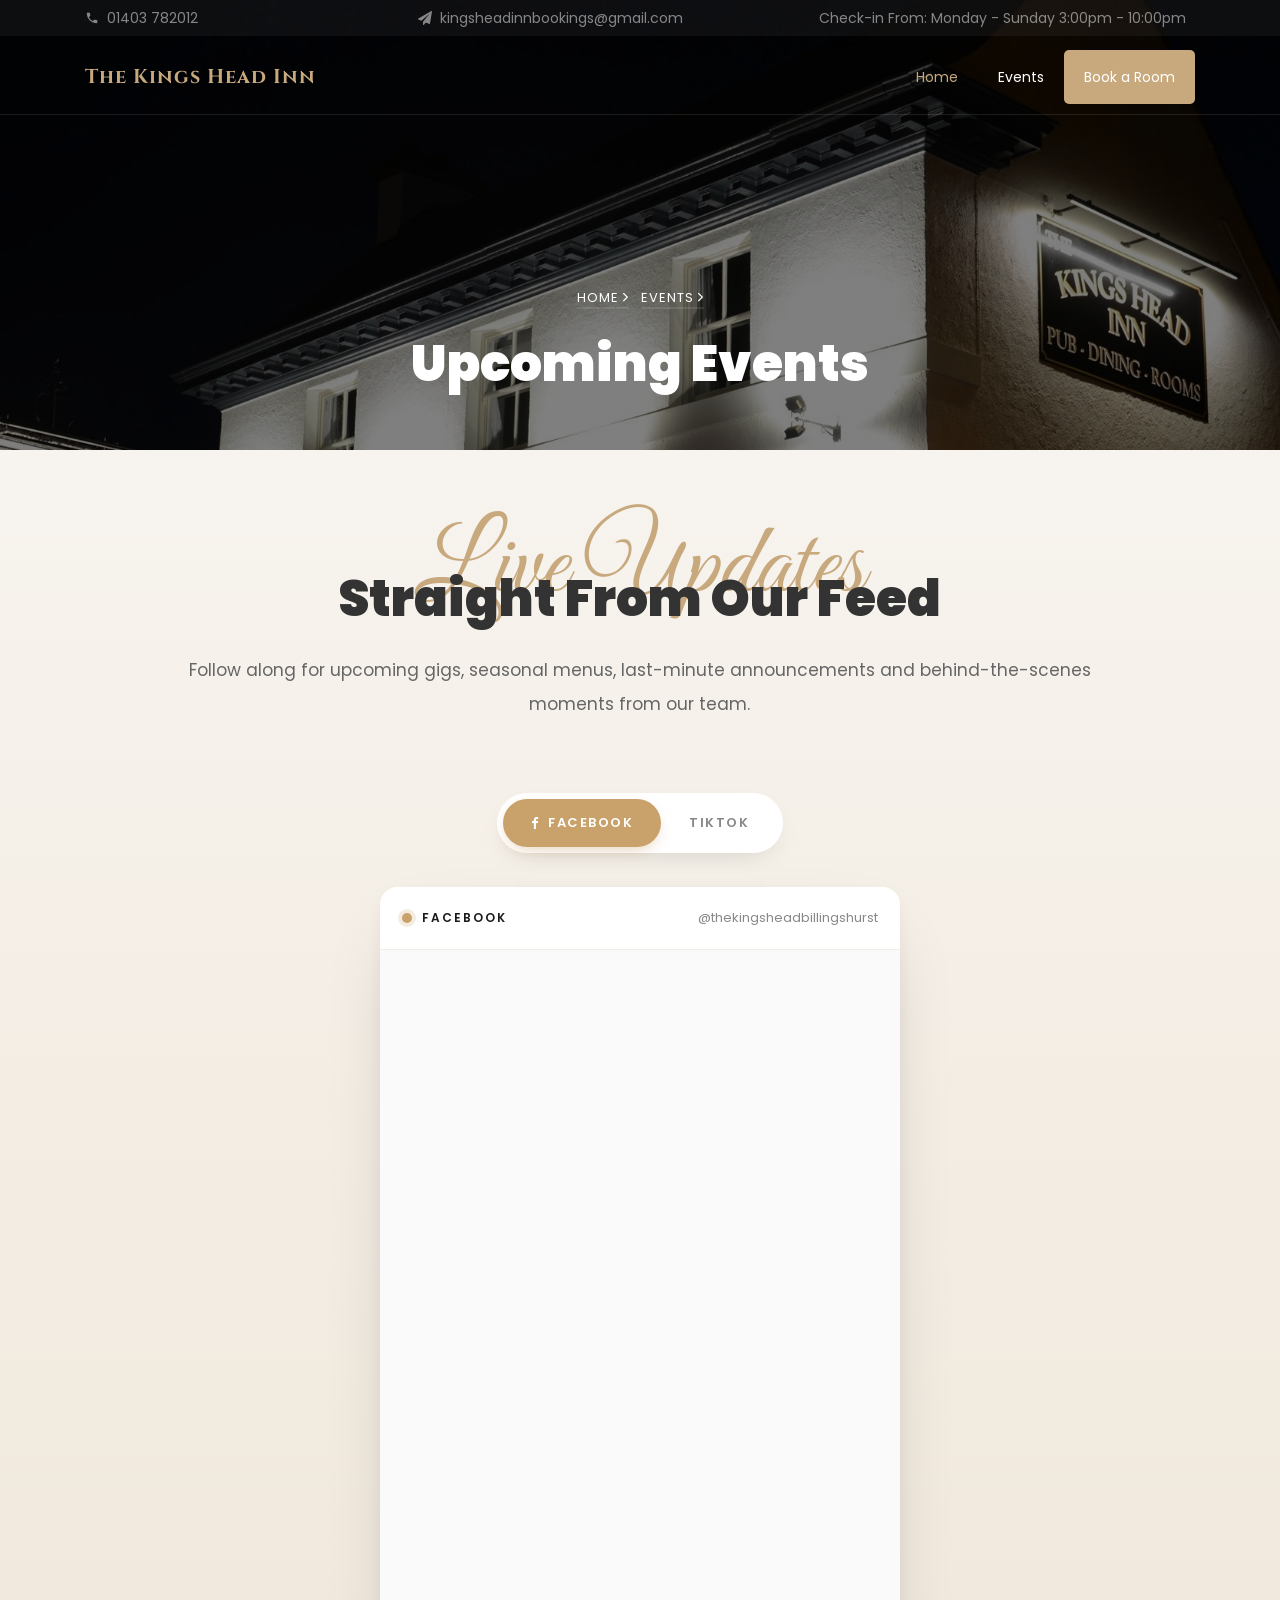
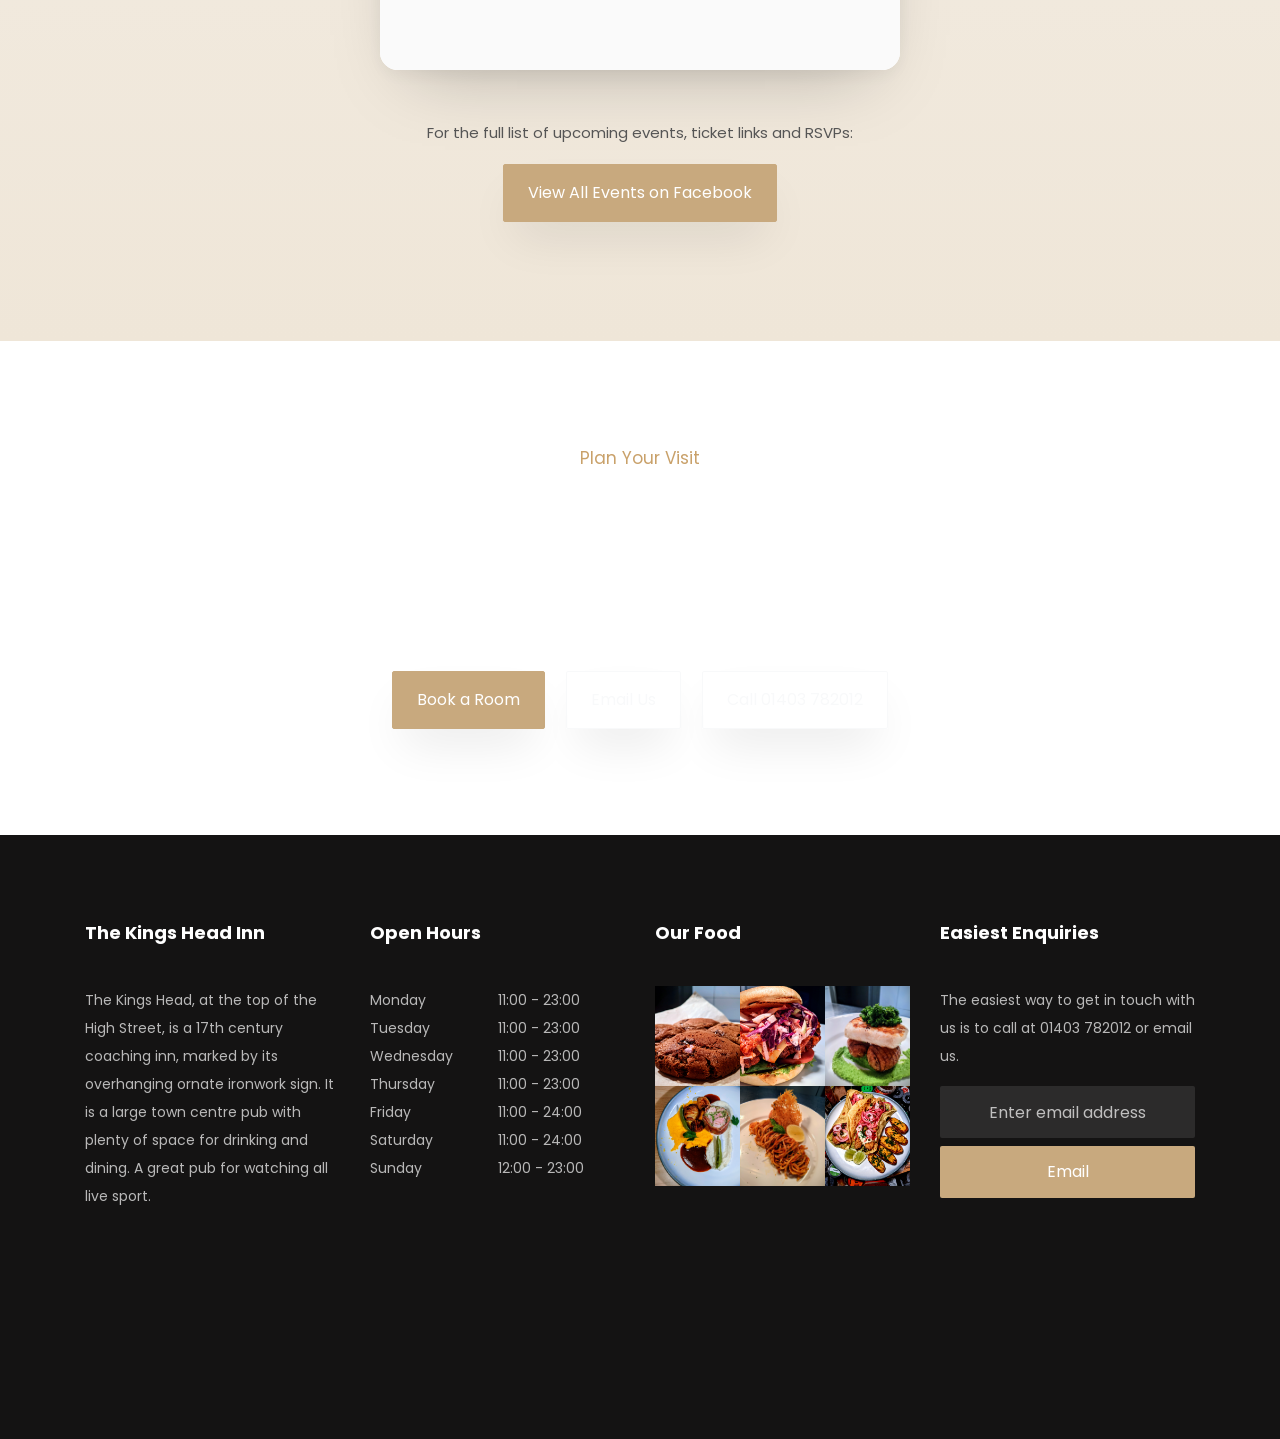
==== commit cb7b7903: "Revert "Push" This reverts commit 8dd1a82442c03346dfe32194552dfe991fe64118." ====
--- a/events.html
+++ b/events.html
@@ -1,11 +1,9 @@
 <!DOCTYPE html>
 <html lang="en">
   <head>
-    <title>Events | The Kings Head Inn, Billingshurst</title>
+    <title>Events &mdash; The Kings Head Inn</title>
     <meta charset="utf-8">
     <meta name="viewport" content="width=device-width, initial-scale=1, shrink-to-fit=no">
-    <meta name="description" content="Live updates, upcoming gigs, seasonal menus and events at The Kings Head Inn, Billingshurst.">
-    <meta name="theme-color" content="#1a1a1a">
 
     <link href="https://fonts.googleapis.com/css?family=Poppins:100,200,300,400,500,600,700,800,900" rel="stylesheet">
     <link href="https://fonts.googleapis.com/css?family=Great+Vibes&display=swap" rel="stylesheet">
@@ -16,6 +14,7 @@
 
     <link rel="stylesheet" href="css/owl.carousel.min.css">
     <link rel="stylesheet" href="css/owl.theme.default.min.css">
+    <link rel="stylesheet" href="css/magnific-popup.css">
 
     <link rel="stylesheet" href="css/aos.css">
 
@@ -25,7 +24,7 @@
     <link rel="stylesheet" href="css/icomoon.css">
     <link rel="stylesheet" href="css/style.css">
 
-    <link rel="shortcut icon" type="image/png" href="images/favicon.png"/>
+    <link rel="shortcut icon" type="image/jpg" href="images\favicon.png"/>
 
     <style>
       /* ===== What's On pillar cards ===== */
@@ -415,9 +414,9 @@
               <h2 class="ftco-heading-2">The Kings Head Inn</h2>
               <p>The Kings Head, at the top of the High Street, is a 17th century coaching inn, marked by its overhanging ornate ironwork sign. It is a large town centre pub with plenty of space for drinking and dining. A great pub for watching all live sport.</p>
               <ul class="ftco-footer-social list-unstyled float-md-left float-lft mt-3">
-                <li class="ftco-animate"><a href="https://twitter.com/kingsheadbhurst?lang=en" target="_blank" rel="noopener noreferrer"><span class="icon-twitter"></span></a></li>
-                <li class="ftco-animate"><a href="https://www.facebook.com/thekingsheadbillingshurst/" target="_blank" rel="noopener noreferrer"><span class="icon-facebook"></span></a></li>
-                <li class="ftco-animate"><a href="https://www.instagram.com/kingsheadbhurst/?hl=en" target="_blank" rel="noopener noreferrer"><span class="icon-instagram"></span></a></li>
+                <li class="ftco-animate"><a href="https://twitter.com/kingsheadbhurst?lang=en"><span class="icon-twitter"></span></a></li>
+                <li class="ftco-animate"><a href="https://www.facebook.com/thekingsheadbillingshurst/"><span class="icon-facebook"></span></a></li>
+                <li class="ftco-animate"><a href="https://www.instagram.com/kingsheadbhurst/?hl=en"><span class="icon-instagram"></span></a></li>
               </ul>
             </div>
           </div>
@@ -460,9 +459,9 @@
             <div class="ftco-footer-widget mb-4">
               <h2 class="ftco-heading-2">Easiest Enquiries</h2>
               <p>The easiest way to get in touch with us is to call at 01403 782012 or email us.</p>
-              <form action="mailto:kingsheadinnbookings@gmail.com?subject=Website%20Enquiry" method="post" enctype="text/plain" class="subscribe-form">
+              <form action="mailto:kingsheadinnbookings@gmail.com" class="subscribe-form">
                 <div class="form-group">
-                  <input type="email" name="Email" required class="form-control mb-2 text-center" placeholder="Enter email address">
+                  <input type="text" class="form-control mb-2 text-center" placeholder="Enter email address">
                   <input type="submit" value="Email" class="form-control submit px-3">
                 </div>
               </form>
@@ -501,11 +500,16 @@
   </script>
 
   <script src="js/jquery.min.js"></script>
+  <script src="js/jquery-migrate-3.0.1.min.js"></script>
   <script src="js/popper.min.js"></script>
   <script src="js/bootstrap.min.js"></script>
+  <script src="js/jquery.easing.1.3.js"></script>
   <script src="js/jquery.waypoints.min.js"></script>
   <script src="js/jquery.stellar.min.js"></script>
+  <script src="js/owl.carousel.min.js"></script>
+  <script src="js/jquery.magnific-popup.min.js"></script>
   <script src="js/aos.js"></script>
+  <script src="js/jquery.animateNumber.min.js"></script>
   <script src="js/scrollax.min.js"></script>
   <script src="js/main.js"></script>
 
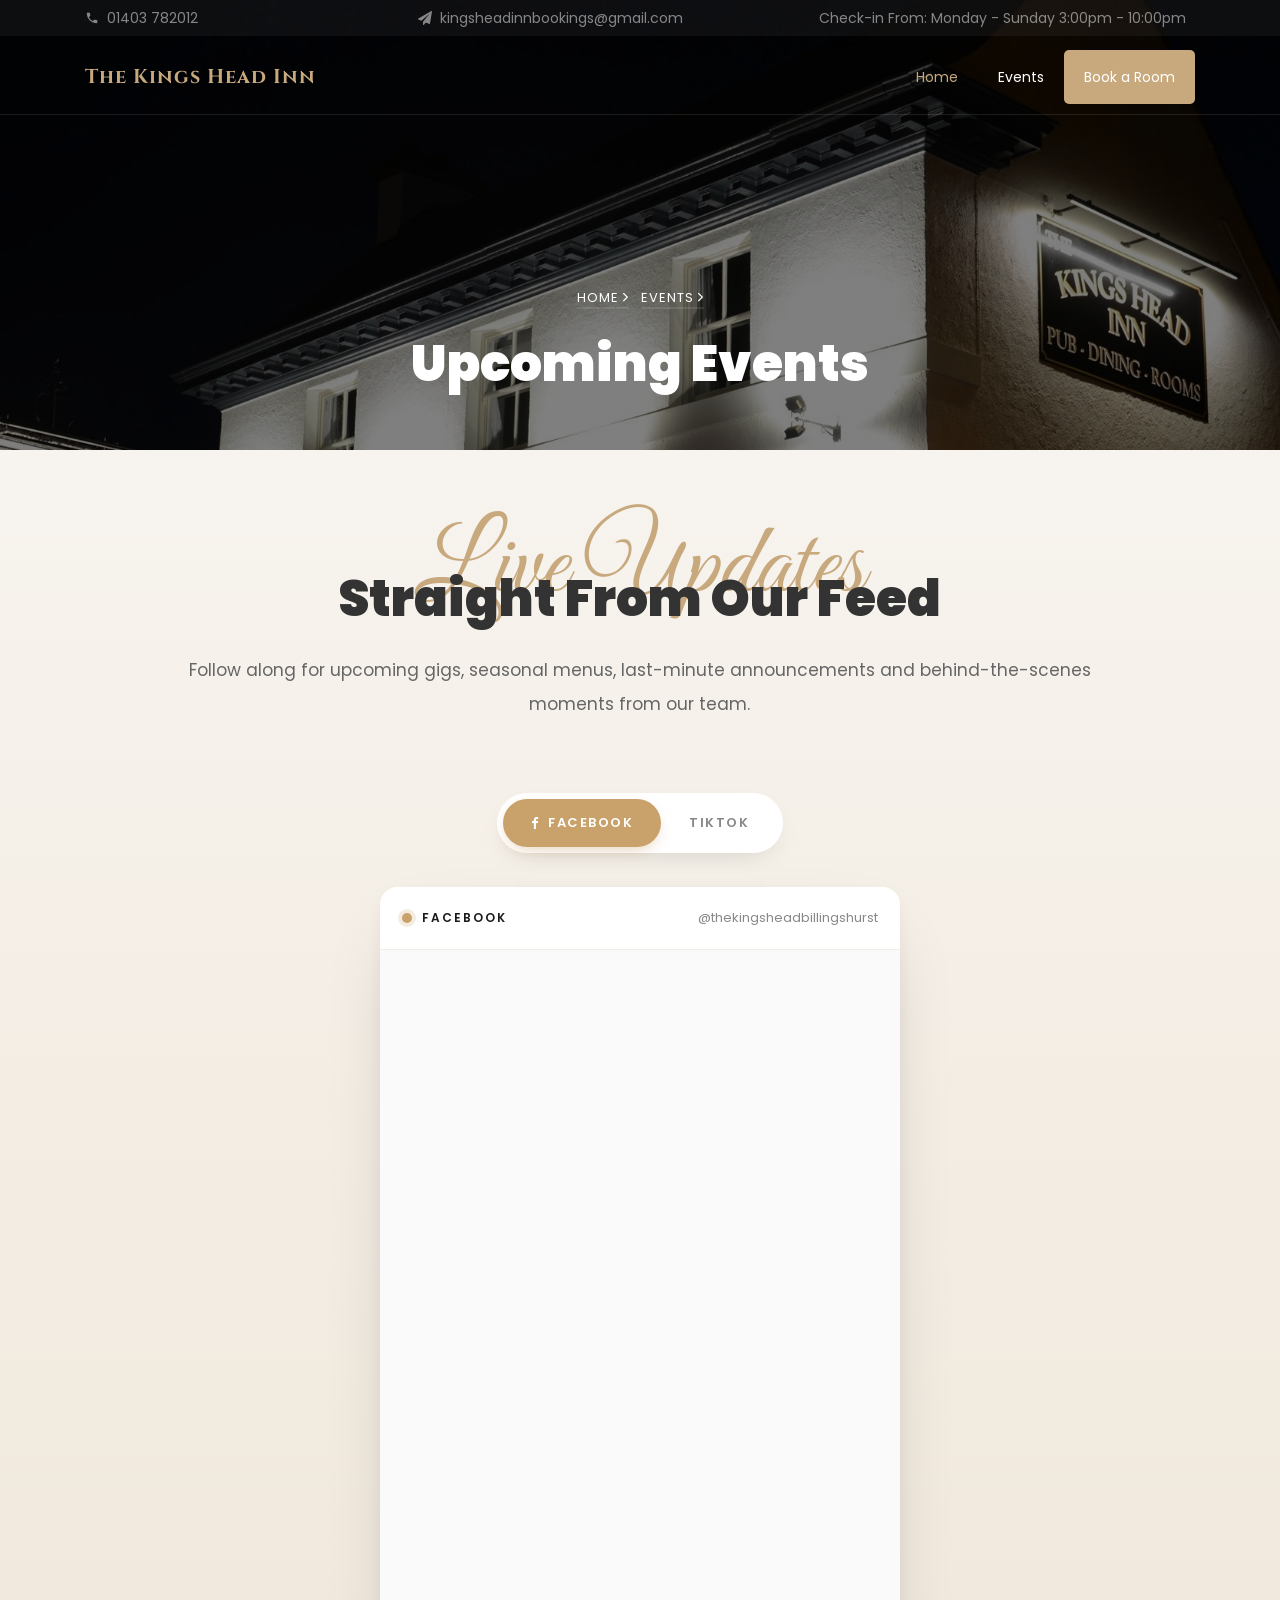
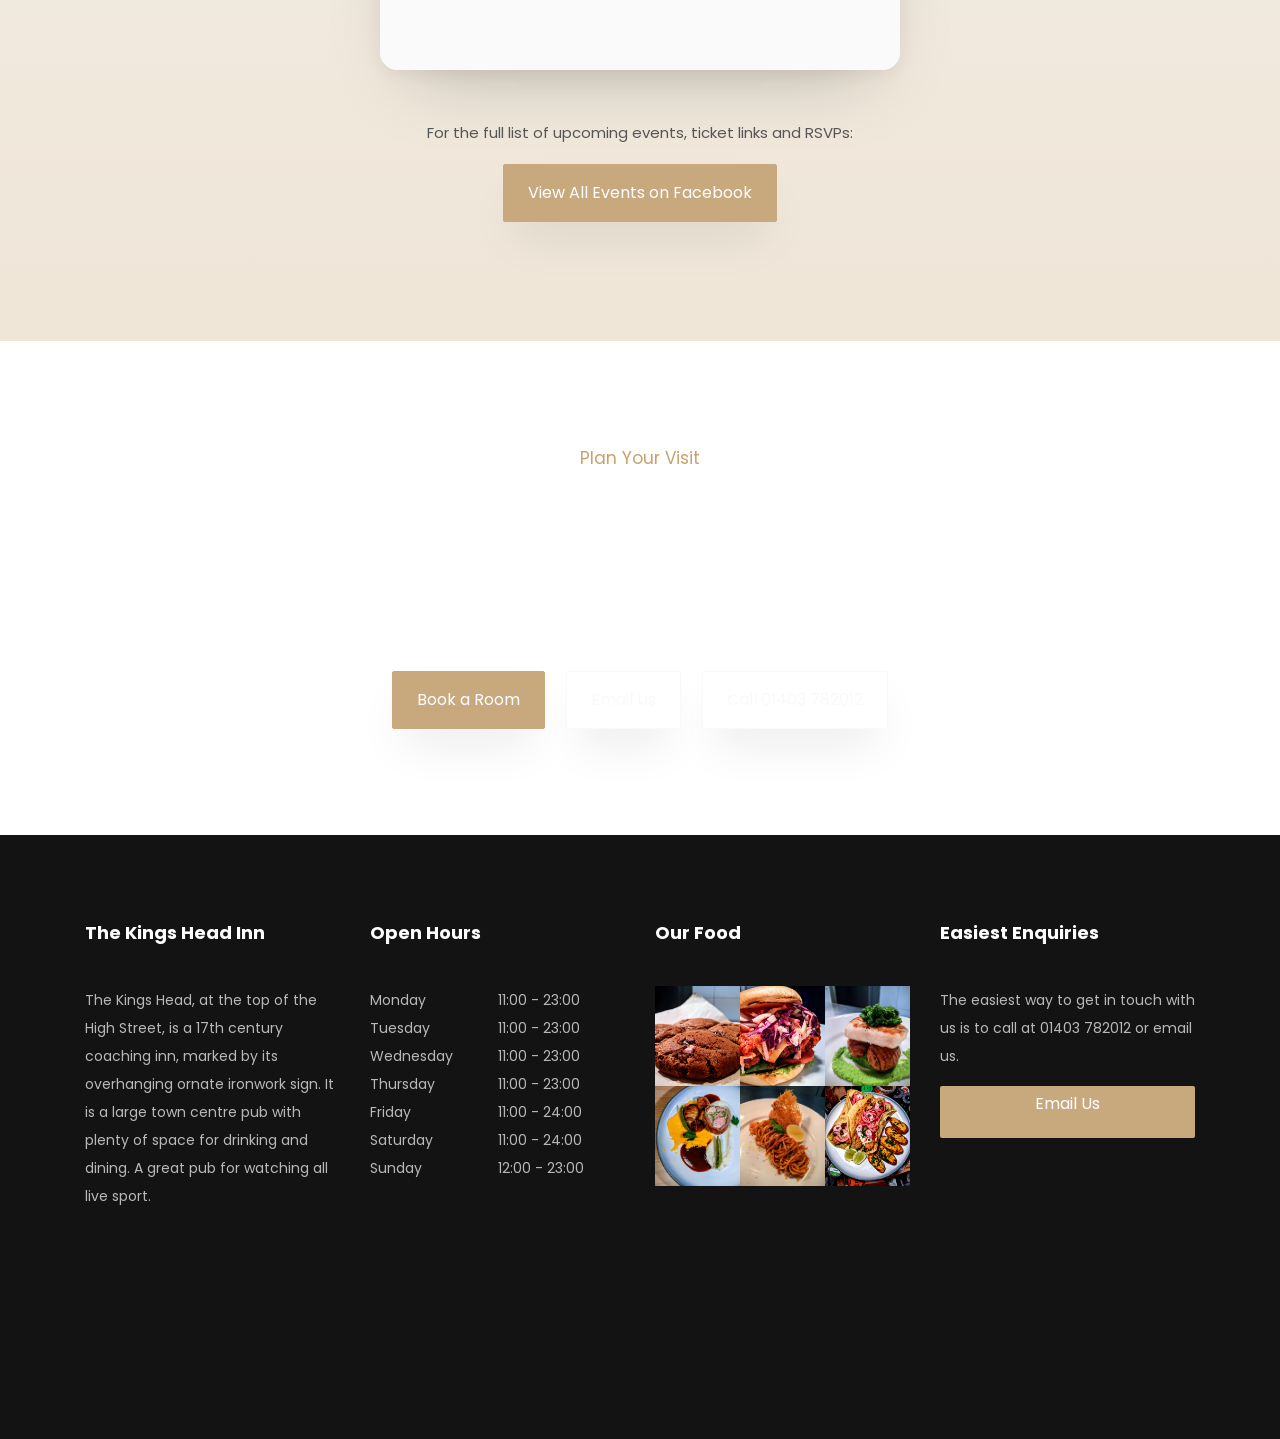
==== commit 6354c946: "Push" ====
--- a/events.html
+++ b/events.html
@@ -1,13 +1,15 @@
 <!DOCTYPE html>
 <html lang="en">
   <head>
-    <title>Events &mdash; The Kings Head Inn</title>
+    <title>Events &mdash; The Kings Head Inn, Billingshurst</title>
     <meta charset="utf-8">
     <meta name="viewport" content="width=device-width, initial-scale=1, shrink-to-fit=no">
-
-    <link href="https://fonts.googleapis.com/css?family=Poppins:100,200,300,400,500,600,700,800,900" rel="stylesheet">
-    <link href="https://fonts.googleapis.com/css?family=Great+Vibes&display=swap" rel="stylesheet">
-    <link href="https://fonts.googleapis.com/css2?family=Cinzel:wght@500;700&display=swap" rel="stylesheet">
+    <meta name="description" content="What's on at The Kings Head Inn — live sport, quiz nights, live music and private function hire in Billingshurst, West Sussex.">
+    <meta name="robots" content="index,follow">
+
+    <link rel="preconnect" href="https://fonts.googleapis.com">
+    <link rel="preconnect" href="https://fonts.gstatic.com" crossorigin>
+    <link href="https://fonts.googleapis.com/css2?family=Poppins:wght@100;200;300;400;500;600;700;800;900&family=Great+Vibes&family=Cinzel:wght@500;700&display=swap" rel="stylesheet">
 
     <link rel="stylesheet" href="css/open-iconic-bootstrap.min.css">
     <link rel="stylesheet" href="css/animate.css">
@@ -24,7 +26,7 @@
     <link rel="stylesheet" href="css/icomoon.css">
     <link rel="stylesheet" href="css/style.css">
 
-    <link rel="shortcut icon" type="image/jpg" href="images\favicon.png"/>
+    <link rel="shortcut icon" type="image/png" href="images/favicon.png"/>
 
     <style>
       /* ===== What's On pillar cards ===== */
@@ -459,12 +461,11 @@
             <div class="ftco-footer-widget mb-4">
               <h2 class="ftco-heading-2">Easiest Enquiries</h2>
               <p>The easiest way to get in touch with us is to call at 01403 782012 or email us.</p>
-              <form action="mailto:kingsheadinnbookings@gmail.com" class="subscribe-form">
+              <div class="subscribe-form">
                 <div class="form-group">
-                  <input type="text" class="form-control mb-2 text-center" placeholder="Enter email address">
-                  <input type="submit" value="Email" class="form-control submit px-3">
+                  <a href="mailto:kingsheadinnbookings@gmail.com" class="form-control submit px-3 text-center d-block">Email Us</a>
                 </div>
-              </form>
+              </div>
             </div>
           </div>
         </div>
@@ -499,19 +500,19 @@
     });
   </script>
 
-  <script src="js/jquery.min.js"></script>
-  <script src="js/jquery-migrate-3.0.1.min.js"></script>
-  <script src="js/popper.min.js"></script>
-  <script src="js/bootstrap.min.js"></script>
-  <script src="js/jquery.easing.1.3.js"></script>
-  <script src="js/jquery.waypoints.min.js"></script>
-  <script src="js/jquery.stellar.min.js"></script>
-  <script src="js/owl.carousel.min.js"></script>
-  <script src="js/jquery.magnific-popup.min.js"></script>
-  <script src="js/aos.js"></script>
-  <script src="js/jquery.animateNumber.min.js"></script>
-  <script src="js/scrollax.min.js"></script>
-  <script src="js/main.js"></script>
+  <script defer src="js/jquery.min.js"></script>
+  <script defer src="js/jquery-migrate-3.0.1.min.js"></script>
+  <script defer src="js/popper.min.js"></script>
+  <script defer src="js/bootstrap.min.js"></script>
+  <script defer src="js/jquery.easing.1.3.js"></script>
+  <script defer src="js/jquery.waypoints.min.js"></script>
+  <script defer src="js/jquery.stellar.min.js"></script>
+  <script defer src="js/owl.carousel.min.js"></script>
+  <script defer src="js/jquery.magnific-popup.min.js"></script>
+  <script defer src="js/aos.js"></script>
+  <script defer src="js/jquery.animateNumber.min.js"></script>
+  <script defer src="js/scrollax.min.js"></script>
+  <script defer src="js/main.js"></script>
 
   </body>
 </html>
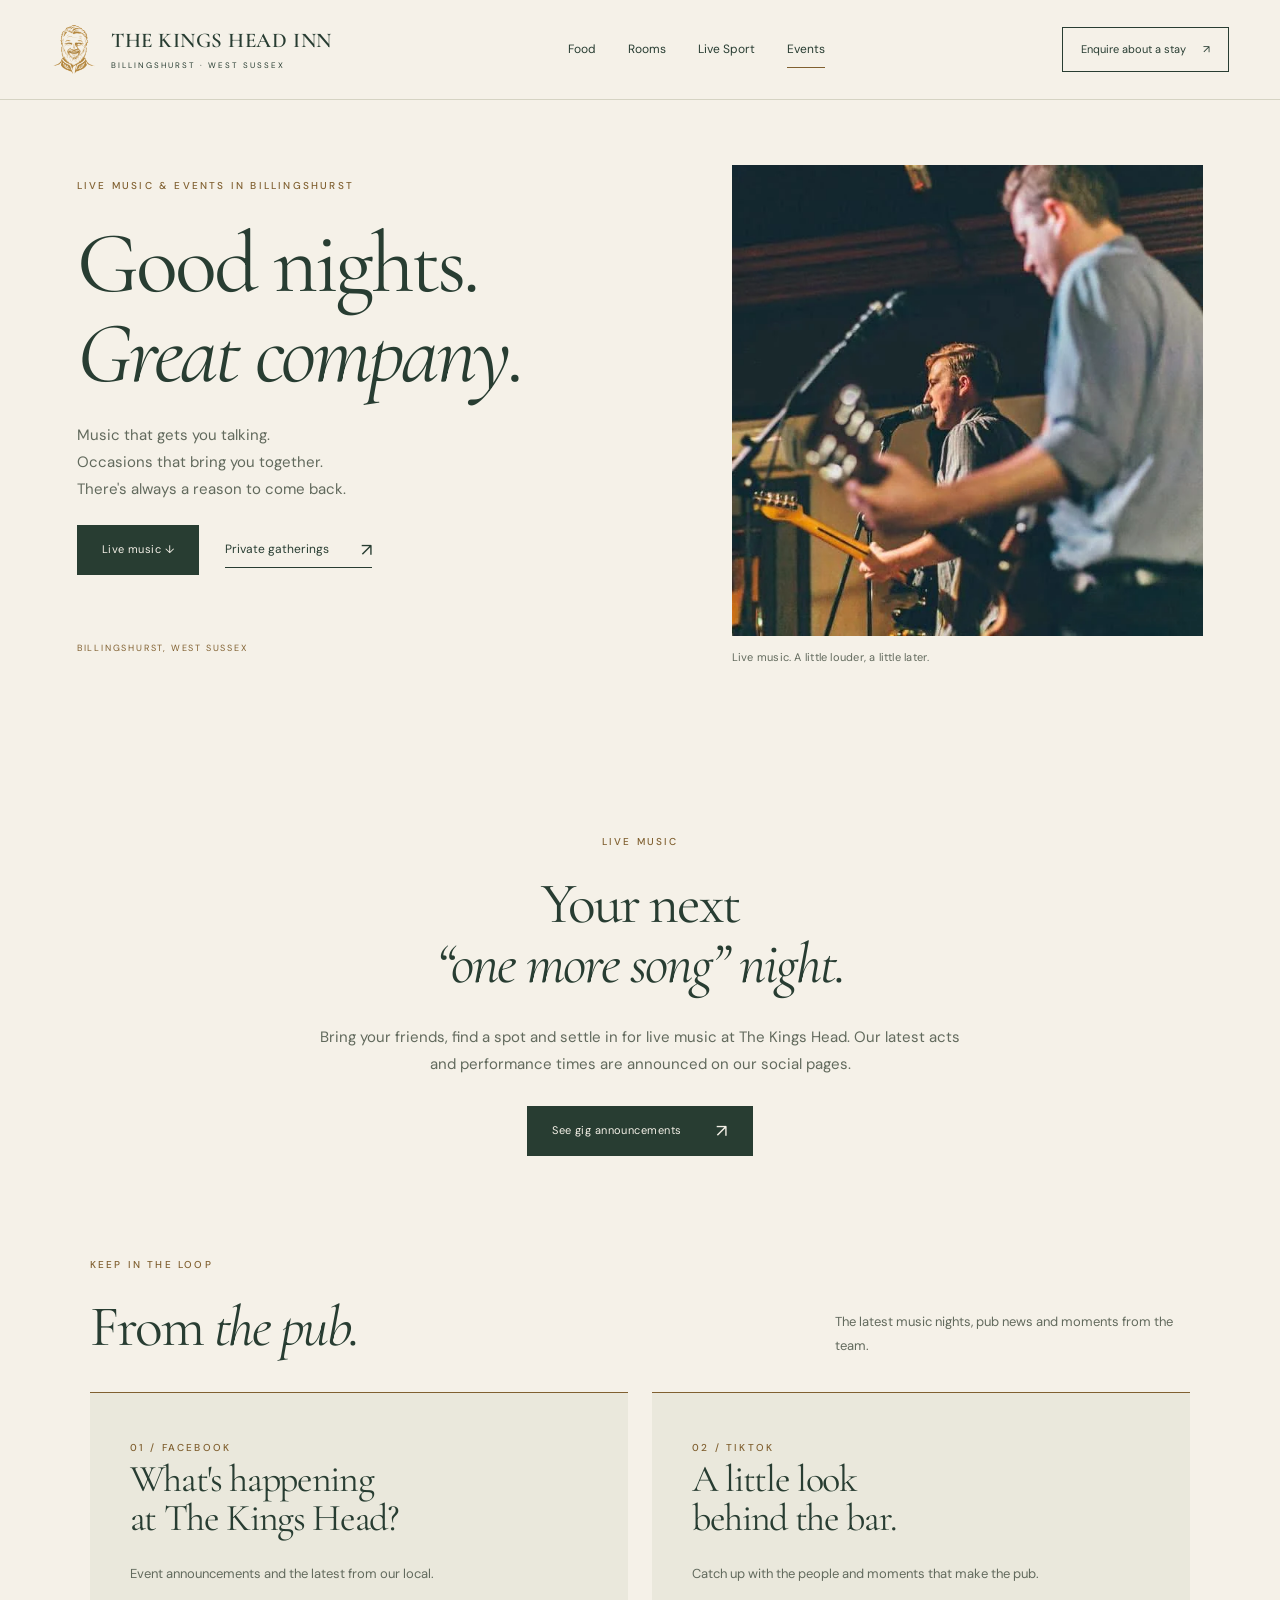
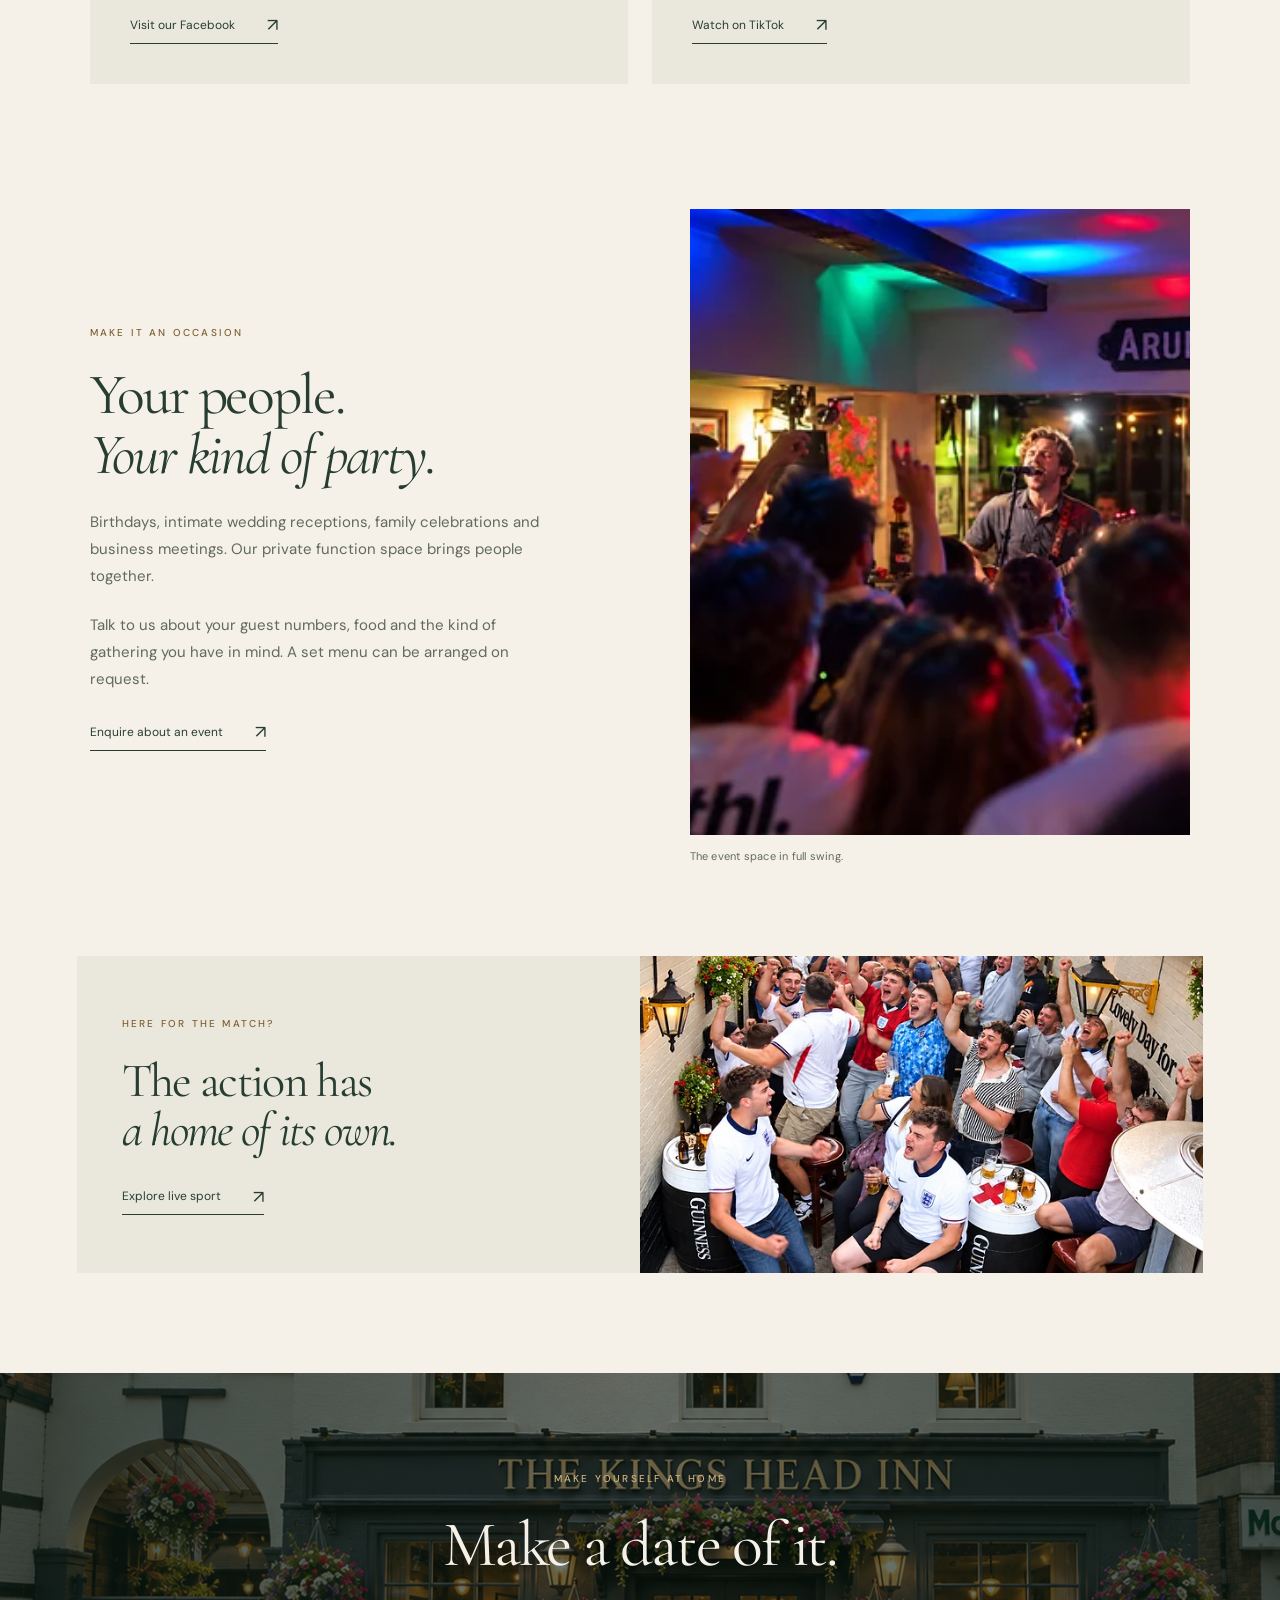
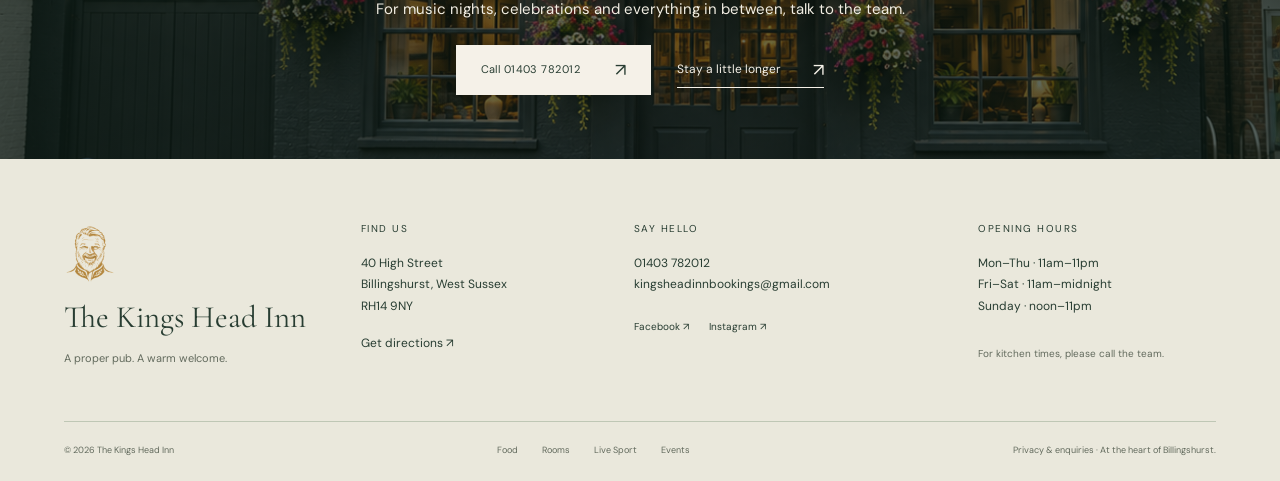
==== commit f2317333: "Redesign Kings Head Inn website for production" ====
--- a/events.html
+++ b/events.html
@@ -1,518 +1,103 @@
-<!DOCTYPE html>
-<html lang="en">
-  <head>
-    <title>Events &mdash; The Kings Head Inn, Billingshurst</title>
-    <meta charset="utf-8">
-    <meta name="viewport" content="width=device-width, initial-scale=1, shrink-to-fit=no">
-    <meta name="description" content="What's on at The Kings Head Inn — live sport, quiz nights, live music and private function hire in Billingshurst, West Sussex.">
-    <meta name="robots" content="index,follow">
-
-    <link rel="preconnect" href="https://fonts.googleapis.com">
-    <link rel="preconnect" href="https://fonts.gstatic.com" crossorigin>
-    <link href="https://fonts.googleapis.com/css2?family=Poppins:wght@100;200;300;400;500;600;700;800;900&family=Great+Vibes&family=Cinzel:wght@500;700&display=swap" rel="stylesheet">
-
-    <link rel="stylesheet" href="css/open-iconic-bootstrap.min.css">
-    <link rel="stylesheet" href="css/animate.css">
-
-    <link rel="stylesheet" href="css/owl.carousel.min.css">
-    <link rel="stylesheet" href="css/owl.theme.default.min.css">
-    <link rel="stylesheet" href="css/magnific-popup.css">
-
-    <link rel="stylesheet" href="css/aos.css">
-
-    <link rel="stylesheet" href="css/ionicons.min.css">
-
-    <link rel="stylesheet" href="css/flaticon.css">
-    <link rel="stylesheet" href="css/icomoon.css">
-    <link rel="stylesheet" href="css/style.css">
-
-    <link rel="shortcut icon" type="image/png" href="images/favicon.png"/>
-
-    <style>
-      /* ===== What's On pillar cards ===== */
-      .whats-on-section { background: #fff; }
-      .event-pillar {
-        position: relative;
-        display: block;
-        width: 100%;
-        min-height: 380px;
-        border-radius: 16px;
-        overflow: hidden;
-        background-size: cover;
-        background-position: center;
-        text-decoration: none !important;
-        box-shadow: 0 20px 50px -24px rgba(0, 0, 0, 0.35);
-        transition: transform .35s ease, box-shadow .35s ease;
+<!doctype html>
+<html lang="en-GB">
+<head><meta charset="utf-8"><meta name="viewport" content="width=device-width, initial-scale=1"><title>Live Music &amp; Events in Billingshurst | The Kings Head Inn</title><meta name="description" content="Discover live music and private gatherings at The Kings Head Inn, Billingshurst. Find gig announcements and enquire about birthdays, weddings and meetings."><meta name="theme-color" content="#283d32"><link rel="icon" type="image/png" sizes="64x64" href="images/favicon.png?v=2"><link rel="preconnect" href="https://fonts.googleapis.com"><link rel="preconnect" href="https://fonts.gstatic.com" crossorigin><link href="https://fonts.googleapis.com/css2?family=Cormorant+Garamond:ital,wght@0,400;0,500;0,600;1,400;1,500&amp;family=DM+Sans:wght@400;500;600&amp;display=swap" rel="stylesheet"><link rel="stylesheet" href="css/site.css?v=20260913"><script defer src="js/site.js?v=20260913"></script>
+<link rel="canonical" href="https://thekingsheadinn.pub/events.html">
+<meta property="og:type" content="website">
+<meta property="og:locale" content="en_GB">
+<meta property="og:site_name" content="The Kings Head Inn">
+<meta property="og:title" content="Live Music &amp; Events in Billingshurst | The Kings Head Inn">
+<meta property="og:description" content="Discover live music and private gatherings at The Kings Head Inn, Billingshurst. Find gig announcements and enquire about birthdays, weddings and meetings.">
+<meta property="og:url" content="https://thekingsheadinn.pub/events.html">
+<meta property="og:image" content="https://thekingsheadinn.pub/images/web/event-room-1672.webp">
+<meta property="og:image:alt" content="A live music night at The Kings Head Inn">
+<meta name="twitter:card" content="summary_large_image">
+<meta name="twitter:title" content="Live Music &amp; Events in Billingshurst | The Kings Head Inn">
+<meta name="twitter:description" content="Discover live music and private gatherings at The Kings Head Inn, Billingshurst. Find gig announcements and enquire about birthdays, weddings and meetings.">
+<meta name="twitter:image" content="https://thekingsheadinn.pub/images/web/event-room-1672.webp">
+<meta name="twitter:image:alt" content="A live music night at The Kings Head Inn">
+<meta name="referrer" content="strict-origin-when-cross-origin">
+<script type="application/ld+json">
+{
+  "@context": "https://schema.org",
+  "@graph": [
+    {
+      "@type": "BarOrPub",
+      "@id": "https://thekingsheadinn.pub/#inn",
+      "name": "The Kings Head Inn",
+      "url": "https://thekingsheadinn.pub/food.html",
+      "telephone": "+441403782012",
+      "email": "kingsheadinnbookings@gmail.com",
+      "image": "https://thekingsheadinn.pub/images/KingsHeadOutsideSquare.png",
+      "logo": "https://thekingsheadinn.pub/images/kings-head-mark.png",
+      "address": {
+        "@type": "PostalAddress",
+        "streetAddress": "40 High Street",
+        "addressLocality": "Billingshurst",
+        "addressRegion": "West Sussex",
+        "postalCode": "RH14 9NY",
+        "addressCountry": "GB"
+      },
+      "openingHoursSpecification": [
+        {
+          "@type": "OpeningHoursSpecification",
+          "dayOfWeek": [
+            "Monday",
+            "Tuesday",
+            "Wednesday",
+            "Thursday"
+          ],
+          "opens": "11:00",
+          "closes": "23:00"
+        },
+        {
+          "@type": "OpeningHoursSpecification",
+          "dayOfWeek": [
+            "Friday",
+            "Saturday"
+          ],
+          "opens": "11:00",
+          "closes": "00:00"
+        },
+        {
+          "@type": "OpeningHoursSpecification",
+          "dayOfWeek": "Sunday",
+          "opens": "12:00",
+          "closes": "23:00"
+        }
+      ]
+    },
+    {
+      "@type": "WebSite",
+      "@id": "https://thekingsheadinn.pub/#website",
+      "url": "https://thekingsheadinn.pub/",
+      "name": "The Kings Head Inn",
+      "inLanguage": "en-GB",
+      "publisher": {
+        "@id": "https://thekingsheadinn.pub/#inn"
       }
-      .event-pillar:hover {
-        transform: translateY(-6px);
-        box-shadow: 0 30px 70px -28px rgba(0, 0, 0, 0.45);
-        text-decoration: none;
+    },
+    {
+      "@type": "WebPage",
+      "@id": "https://thekingsheadinn.pub/events.html#webpage",
+      "url": "https://thekingsheadinn.pub/events.html",
+      "name": "Live Music & Events in Billingshurst | The Kings Head Inn",
+      "description": "Discover live music and private gatherings at The Kings Head Inn, Billingshurst. Find gig announcements and enquire about birthdays, weddings and meetings.",
+      "inLanguage": "en-GB",
+      "isPartOf": {
+        "@id": "https://thekingsheadinn.pub/#website"
+      },
+      "about": {
+        "@id": "https://thekingsheadinn.pub/#inn"
       }
-      .event-pillar::before {
-        content: '';
-        position: absolute;
-        inset: 0;
-        background: linear-gradient(180deg, rgba(0, 0, 0, 0) 35%, rgba(0, 0, 0, 0.88) 100%);
-      }
-      .event-pillar-badge {
-        position: absolute;
-        top: 18px;
-        left: 18px;
-        z-index: 2;
-        background: rgba(255, 255, 255, 0.92);
-        color: #1a1a1a;
-        font-family: 'Poppins', sans-serif;
-        font-size: 11px;
-        font-weight: 600;
-        letter-spacing: 1.6px;
-        text-transform: uppercase;
-        padding: 6px 12px;
-        border-radius: 999px;
-      }
-      .event-pillar-content {
-        position: absolute;
-        bottom: 0;
-        left: 0;
-        right: 0;
-        padding: 26px 26px 28px;
-        color: #fff;
-        z-index: 2;
-      }
-      .event-pillar-content h3 {
-        color: #fff;
-        font-family: 'Poppins', sans-serif;
-        font-size: 22px;
-        font-weight: 600;
-        margin-bottom: 8px;
-        letter-spacing: 0.5px;
-      }
-      .event-pillar-content p {
-        color: rgba(255, 255, 255, 0.88);
-        font-size: 14px;
-        margin: 0;
-        line-height: 1.55;
-      }
-      .event-pillar-more {
-        display: inline-flex;
-        align-items: center;
-        gap: 6px;
-        margin-top: 14px;
-        color: #c9a16a;
-        font-family: 'Poppins', sans-serif;
-        font-size: 12px;
-        font-weight: 600;
-        letter-spacing: 1.5px;
-        text-transform: uppercase;
-      }
-
-      /* ===== Live feed section ===== */
-      .feed-section {
-        background: linear-gradient(180deg, #f7f3ee 0%, #efe6d8 100%);
-      }
-      .feed-tabs {
-        display: inline-flex;
-        background: #fff;
-        border-radius: 999px;
-        padding: 6px;
-        box-shadow: 0 10px 30px -14px rgba(0, 0, 0, 0.18);
-        margin-bottom: 34px;
-      }
-      .feed-tab {
-        border: none;
-        background: transparent;
-        font-family: 'Poppins', sans-serif;
-        font-size: 13px;
-        font-weight: 600;
-        letter-spacing: 1.5px;
-        text-transform: uppercase;
-        color: #888;
-        padding: 11px 28px;
-        border-radius: 999px;
-        cursor: pointer;
-        display: inline-flex;
-        align-items: center;
-        gap: 8px;
-        transition: all 0.25s ease;
-      }
-      .feed-tab:hover { color: #1a1a1a; }
-      .feed-tab.active {
-        background: #c9a16a;
-        color: #fff;
-        box-shadow: 0 6px 16px -6px rgba(201, 161, 106, 0.6);
-      }
-      .feed-panel { display: none; }
-      .feed-panel.active { display: block; }
-
-      .feed-card {
-        background: #fff;
-        border-radius: 18px;
-        box-shadow: 0 30px 70px -30px rgba(0, 0, 0, 0.25), 0 6px 18px rgba(0, 0, 0, 0.05);
-        overflow: hidden;
-        max-width: 520px;
-        margin: 0 auto;
-      }
-      .feed-card-header {
-        display: flex;
-        align-items: center;
-        gap: 10px;
-        padding: 18px 22px;
-        border-bottom: 1px solid #f0ece6;
-        background: #fff;
-      }
-      .feed-dot {
-        width: 10px;
-        height: 10px;
-        border-radius: 50%;
-        background: #c9a16a;
-        box-shadow: 0 0 0 4px rgba(201, 161, 106, 0.2);
-        animation: feed-pulse 2s ease-in-out infinite;
-      }
-      @keyframes feed-pulse {
-        0%, 100% { box-shadow: 0 0 0 4px rgba(201, 161, 106, 0.2); }
-        50%      { box-shadow: 0 0 0 8px rgba(201, 161, 106, 0.05); }
-      }
-      .feed-label {
-        font-family: 'Poppins', sans-serif;
-        font-size: 12px;
-        font-weight: 600;
-        letter-spacing: 2px;
-        text-transform: uppercase;
-        color: #1a1a1a;
-      }
-      .feed-handle {
-        margin-left: auto;
-        font-family: 'Poppins', sans-serif;
-        font-size: 13px;
-        color: #888;
-        text-decoration: none;
-        transition: color 0.2s ease;
-      }
-      .feed-handle:hover {
-        color: #c9a16a;
-        text-decoration: none;
-      }
-      .feed-card-body {
-        padding: 0;
-        background: #fafafa;
-        min-height: 720px;
-        display: flex;
-        align-items: flex-start;
-        justify-content: center;
-      }
-      .feed-card-body iframe,
-      .feed-card-body .tiktok-embed-wrap {
-        display: block;
-        width: 100%;
-        border: none;
-      }
-      .fb-embed {
-        width: 100%;
-        height: 720px;
-        border: none;
-        display: block;
-      }
-      .tiktok-embed-wrap {
-        width: 100%;
-        min-height: 720px;
-        padding: 20px 16px;
-        display: flex;
-        justify-content: center;
-        align-items: flex-start;
-      }
-      .tiktok-embed-wrap blockquote.tiktok-embed {
-        margin: 0 auto !important;
-        max-width: 100% !important;
-      }
-      .feed-footnote {
-        font-family: 'Poppins', sans-serif;
-        color: #555;
-        font-size: 15px;
-      }
-
-      /* ===== Plan your visit CTA ===== */
-      .plan-visit-section {
-        position: relative;
-        padding: 100px 0;
-        background-image: linear-gradient(rgba(0, 0, 0, 0.6), rgba(0, 0, 0, 0.7)), url('images/KHOutSideNight.jpg');
-        background-size: cover;
-        background-position: center;
-        background-attachment: fixed;
-        color: #fff;
-      }
-      .plan-visit-section h2 {
-        color: #fff;
-        font-size: 44px;
-        font-weight: 600;
-        margin-bottom: 20px;
-      }
-      .plan-visit-section p {
-        color: rgba(255, 255, 255, 0.85);
-        font-size: 17px;
-        max-width: 640px;
-        margin: 0 auto 36px;
-      }
-      .plan-visit-section .btn {
-        margin: 6px 8px;
-      }
-
-      @media (max-width: 768px) {
-        .event-pillar { min-height: 320px; }
-        .plan-visit-section { padding: 70px 0; background-attachment: scroll; }
-        .plan-visit-section h2 { font-size: 32px; }
-      }
-      @media (max-width: 576px) {
-        .feed-card-header { padding: 14px 16px; }
-        .feed-handle { display: none; }
-        .fb-embed { height: 640px; }
-        .feed-card-body { min-height: 640px; }
-      }
-    </style>
-  </head>
-  <body>
-    <div class="py-1 bg-black top">
-    	<div class="container">
-    		<div class="row no-gutters d-flex align-items-start align-items-center px-md-0">
-	    		<div class="col-lg-12 d-block">
-		    		<div class="row d-flex">
-		    			<div class="col-md pr-4 d-flex topper align-items-center">
-					    	<div class="icon mr-2 d-flex justify-content-center align-items-center"><span class="icon-phone2"></span></div>
-						    <span class="text">01403 782012</span>
-					    </div>
-					    <div class="col-md pr-4 d-flex topper align-items-center">
-					    	<div class="icon mr-2 d-flex justify-content-center align-items-center"><span class="icon-paper-plane"></span></div>
-						    <span class="text">kingsheadinnbookings@gmail.com</span>
-					    </div>
-					    <div class="col-md-5 pr-4 d-flex topper align-items-center text-lg-right justify-content-end">
-						    <p class="mb-0 register-link"><span>Check-in From:</span> <span>Monday - Sunday</span> <span>3:00pm - 10:00pm</span></p>
-					    </div>
-				    </div>
-			    </div>
-		    </div>
-		  </div>
-    </div>
-	  <nav class="navbar navbar-expand-lg navbar-dark ftco_navbar bg-dark ftco-navbar-light" id="ftco-navbar">
-	    <div class="container">
-	      <a class="navbar-brand" href="index.html">The Kings Head Inn</a>
-	      <button class="navbar-toggler" type="button" data-toggle="collapse" data-target="#ftco-nav" aria-controls="ftco-nav" aria-expanded="false" aria-label="Toggle navigation">
-	        <span class="oi oi-menu"></span> Menu
-	      </button>
-
-	      <div class="collapse navbar-collapse" id="ftco-nav">
-	        <ul class="navbar-nav ml-auto">
-            <li class="nav-item"><a href="index.html" class="nav-link">Home</a></li>
-            <li class="nav-item active"><a href="events.html" class="nav-link">Events</a></li>
-	          <li class="nav-item cta"><a href="reservation.html" class="nav-link">Book a Room</a></li>
-	        </ul>
-	      </div>
-	    </div>
-	  </nav>
-    <!-- END nav -->
-
-    <section class="hero-wrap hero-wrap-2" style="background-image: url('images/KHFrontBig.jpg');" data-stellar-background-ratio="0.5">
-      <div class="overlay"></div>
-      <div class="container">
-        <div class="row no-gutters slider-text align-items-end justify-content-center">
-          <div class="col-md-9 ftco-animate text-center mb-5">
-          	<p class="breadcrumbs"><span class="mr-2"><a href="index.html">Home <i class="ion-ios-arrow-forward"></i></a></span> <span>Events <i class="ion-ios-arrow-forward"></i></span></p>
-            <h1 class="mb-0 bread">Upcoming Events</h1>
-          </div>
-        </div>
-      </div>
-    </section>
-
-    <section class="ftco-section feed-section" id="live-feed">
-      <div class="container">
-        <div class="row justify-content-center mb-5 pb-2">
-          <div class="col-md-10 text-center heading-section ftco-animate">
-            <span class="subheading">Live Updates</span>
-            <h2 class="mb-4">Straight From Our Feed</h2>
-            <p>Follow along for upcoming gigs, seasonal menus, last-minute announcements and behind-the-scenes moments from our team.</p>
-          </div>
-        </div>
-
-        <div class="row justify-content-center">
-          <div class="col-md-10 col-lg-8 ftco-animate text-center">
-            <div class="feed-tabs" role="tablist">
-              <button type="button" class="feed-tab active" data-target="panel-facebook" role="tab" aria-selected="true">
-                <span class="icon-facebook"></span> Facebook
-              </button>
-              <button type="button" class="feed-tab" data-target="panel-tiktok" role="tab" aria-selected="false">
-                TikTok
-              </button>
-            </div>
-
-            <div class="feed-panel active" id="panel-facebook" role="tabpanel">
-              <div class="feed-card">
-                <div class="feed-card-header">
-                  <span class="feed-dot"></span>
-                  <span class="feed-label">Facebook</span>
-                  <a href="https://www.facebook.com/thekingsheadbillingshurst/" target="_blank" rel="noopener" class="feed-handle">@thekingsheadbillingshurst</a>
-                </div>
-                <div class="feed-card-body">
-                  <iframe
-                    class="fb-embed"
-                    src="https://www.facebook.com/plugins/page.php?href=https%3A%2F%2Fwww.facebook.com%2Fthekingsheadbillingshurst%2F&tabs=timeline&width=500&height=720&small_header=true&adapt_container_width=true&hide_cover=true&show_facepile=false&appId"
-                    scrolling="no" frameborder="0" allowfullscreen="true"
-                    allow="autoplay; clipboard-write; encrypted-media; picture-in-picture; web-share"
-                    loading="lazy"
-                    title="The Kings Head Inn on Facebook"></iframe>
-                </div>
-              </div>
-            </div>
-
-            <div class="feed-panel" id="panel-tiktok" role="tabpanel">
-              <div class="feed-card">
-                <div class="feed-card-header">
-                  <span class="feed-dot"></span>
-                  <span class="feed-label">TikTok</span>
-                  <a href="https://www.tiktok.com/@kingsheadbillingshurst" target="_blank" rel="noopener" class="feed-handle">@kingsheadbillingshurst</a>
-                </div>
-                <div class="feed-card-body">
-                  <div class="tiktok-embed-wrap">
-                    <blockquote class="tiktok-embed"
-                                cite="https://www.tiktok.com/@kingsheadbillingshurst"
-                                data-unique-id="kingsheadbillingshurst"
-                                data-embed-type="creator"
-                                style="max-width: 480px; min-width: 288px;">
-                      <section>
-                        <a target="_blank" href="https://www.tiktok.com/@kingsheadbillingshurst?refer=creator_embed">@kingsheadbillingshurst</a>
-                      </section>
-                    </blockquote>
-                  </div>
-                </div>
-              </div>
-            </div>
-
-            <div class="text-center mt-5">
-              <p class="mb-3 feed-footnote">For the full list of upcoming events, ticket links and RSVPs:</p>
-              <a href="https://www.facebook.com/thekingsheadbillingshurst/events" target="_blank" rel="noopener" class="btn btn-primary py-3 px-4">View All Events on Facebook</a>
-            </div>
-          </div>
-        </div>
-      </div>
-    </section>
-
-    <section class="plan-visit-section">
-      <div class="container">
-        <div class="row justify-content-center text-center">
-          <div class="col-md-10 ftco-animate">
-            <span class="subheading" style="color:#c9a16a;">Plan Your Visit</span>
-            <h2>A proper welcome, every time.</h2>
-            <p>Reserve a table, book a room upstairs, or get in touch to plan a private gathering. Our team is always happy to help.</p>
-            <a href="reservation.html" class="btn btn-primary py-3 px-4">Book a Room</a>
-            <a href="mailto:kingsheadinnbookings@gmail.com" class="btn btn-outline-light py-3 px-4">Email Us</a>
-            <a href="tel:01403782012" class="btn btn-outline-light py-3 px-4">Call 01403 782012</a>
-          </div>
-        </div>
-      </div>
-    </section>
-
-    <footer class="ftco-footer ftco-bg-dark ftco-section">
-      <div class="container">
-        <div class="row mb-5">
-          <div class="col-md-6 col-lg-3">
-            <div class="ftco-footer-widget mb-4">
-              <h2 class="ftco-heading-2">The Kings Head Inn</h2>
-              <p>The Kings Head, at the top of the High Street, is a 17th century coaching inn, marked by its overhanging ornate ironwork sign. It is a large town centre pub with plenty of space for drinking and dining. A great pub for watching all live sport.</p>
-              <ul class="ftco-footer-social list-unstyled float-md-left float-lft mt-3">
-                <li class="ftco-animate"><a href="https://twitter.com/kingsheadbhurst?lang=en"><span class="icon-twitter"></span></a></li>
-                <li class="ftco-animate"><a href="https://www.facebook.com/thekingsheadbillingshurst/"><span class="icon-facebook"></span></a></li>
-                <li class="ftco-animate"><a href="https://www.instagram.com/kingsheadbhurst/?hl=en"><span class="icon-instagram"></span></a></li>
-              </ul>
-            </div>
-          </div>
-          <div class="col-md-6 col-lg-3">
-            <div class="ftco-footer-widget mb-4">
-              <h2 class="ftco-heading-2">Open Hours</h2>
-              <ul class="list-unstyled open-hours">
-                <li class="d-flex"><span>Monday</span><span>11:00 - 23:00</span></li>
-                <li class="d-flex"><span>Tuesday</span><span>11:00 - 23:00</span></li>
-                <li class="d-flex"><span>Wednesday</span><span>11:00 - 23:00</span></li>
-                <li class="d-flex"><span>Thursday</span><span>11:00 - 23:00</span></li>
-                <li class="d-flex"><span>Friday</span><span>11:00 - 24:00</span></li>
-                <li class="d-flex"><span>Saturday</span><span>11:00 - 24:00</span></li>
-                <li class="d-flex"><span>Sunday</span><span> 12:00 - 23:00</span></li>
-              </ul>
-            </div>
-          </div>
-          <div class="col-md-6 col-lg-3">
-             <div class="ftco-footer-widget mb-4">
-              <h2 class="ftco-heading-2">Our Food</h2>
-              <div class="thumb d-sm-flex">
-                <a href="#" class="thumb-menu img" style="background-image: url(images/KHFood_1.jpg);">
-                </a>
-                <a href="#" class="thumb-menu img" style="background-image: url(images/KHFood_2.jpg);">
-                </a>
-                <a href="#" class="thumb-menu img" style="background-image: url(images/KHFood_3.jpg);">
-                </a>
-              </div>
-              <div class="thumb d-flex">
-                <a href="#" class="thumb-menu img" style="background-image: url(images/KHFood_4.jpg);">
-                </a>
-                <a href="#" class="thumb-menu img" style="background-image: url(images/KHFood_5.jpg);">
-                </a>
-                <a href="#" class="thumb-menu img" style="background-image: url(images/KHFood_6.jpg);">
-                </a>
-              </div>
-            </div>
-          </div>
-          <div class="col-md-6 col-lg-3">
-            <div class="ftco-footer-widget mb-4">
-              <h2 class="ftco-heading-2">Easiest Enquiries</h2>
-              <p>The easiest way to get in touch with us is to call at 01403 782012 or email us.</p>
-              <div class="subscribe-form">
-                <div class="form-group">
-                  <a href="mailto:kingsheadinnbookings@gmail.com" class="form-control submit px-3 text-center d-block">Email Us</a>
-                </div>
-              </div>
-            </div>
-          </div>
-        </div>
-      </div>
-    </footer>
-
-
-  <!-- loader -->
-  <div id="ftco-loader" class="show fullscreen"><svg class="circular" width="48px" height="48px"><circle class="path-bg" cx="24" cy="24" r="22" fill="none" stroke-width="4" stroke="#eeeeee"/><circle class="path" cx="24" cy="24" r="22" fill="none" stroke-width="4" stroke-miterlimit="10" stroke="#F96D00"/></svg></div>
-
-  <!-- TikTok embed -->
-  <script async src="https://www.tiktok.com/embed.js"></script>
-
-  <script>
-    document.addEventListener('DOMContentLoaded', function () {
-      var tabs = document.querySelectorAll('.feed-tab');
-      var panels = document.querySelectorAll('.feed-panel');
-      tabs.forEach(function (tab) {
-        tab.addEventListener('click', function () {
-          var target = tab.getAttribute('data-target');
-          tabs.forEach(function (t) {
-            t.classList.remove('active');
-            t.setAttribute('aria-selected', 'false');
-          });
-          panels.forEach(function (p) { p.classList.remove('active'); });
-          tab.classList.add('active');
-          tab.setAttribute('aria-selected', 'true');
-          var panel = document.getElementById(target);
-          if (panel) panel.classList.add('active');
-        });
-      });
-    });
-  </script>
-
-  <script defer src="js/jquery.min.js"></script>
-  <script defer src="js/jquery-migrate-3.0.1.min.js"></script>
-  <script defer src="js/popper.min.js"></script>
-  <script defer src="js/bootstrap.min.js"></script>
-  <script defer src="js/jquery.easing.1.3.js"></script>
-  <script defer src="js/jquery.waypoints.min.js"></script>
-  <script defer src="js/jquery.stellar.min.js"></script>
-  <script defer src="js/owl.carousel.min.js"></script>
-  <script defer src="js/jquery.magnific-popup.min.js"></script>
-  <script defer src="js/aos.js"></script>
-  <script defer src="js/jquery.animateNumber.min.js"></script>
-  <script defer src="js/scrollax.min.js"></script>
-  <script defer src="js/main.js"></script>
-
-  </body>
+    }
+  ]
+}
+</script>
+</head>
+<body><a class="skip-link" href="#main">Skip to content</a><header class="site-header"><a class="brand" href="food.html" aria-label="The Kings Head Inn — Food"><img class="brand-icon" src="images/kings-head-mark.png" width="320" height="368" alt="" aria-hidden="true"><span>THE KINGS HEAD INN<small>BILLINGSHURST · WEST SUSSEX</small></span></a><button class="menu-toggle" aria-expanded="false" aria-controls="site-nav">Menu <span aria-hidden="true">☰</span></button><nav id="site-nav" class="site-nav" aria-label="Main navigation"><a href="food.html">Food</a><a href="rooms.html">Rooms</a><a href="live-sport.html">Live Sport</a><a href="events.html" aria-current="page">Events</a></nav><a class="header-book" href="rooms.html#stay">Enquire about a stay <span aria-hidden="true">↗</span></a></header><main id="main">
+<section class="events-opening wrap"><div><p class="eyebrow">Live music &amp; events in Billingshurst</p><h1>Good nights.<br><em>Great company.</em></h1><p>Music that gets you talking.<br>Occasions that bring you together.<br>There's always a reason to come back.</p><div class="actions"><a class="button" href="#music">Live music ↓</a><a class="text-link" href="#gatherings">Private gatherings <span aria-hidden="true">↗</span></a></div><span class="opening-caption">BILLINGSHURST, WEST SUSSEX</span></div><figure><img class="music-photo" src="images/web/music-640.webp" srcset="images/web/music-640.webp 640w" sizes="(max-width: 760px) 88vw, 42vw" width="640" height="640" alt="Musicians singing and playing guitar at a live performance" fetchpriority="high" decoding="async"><figcaption>Live music. A little louder, a little later.</figcaption></figure></section>
+<section class="intro section" id="music"><p class="eyebrow">Live music</p><h2>Your next<br><em>“one more song” night.</em></h2><p>Bring your friends, find a spot and settle in for live music at The Kings Head. Our latest acts and performance times are announced on our social pages.</p><a class="button" href="https://www.facebook.com/thekingsheadbillingshurst/events">See gig announcements <span aria-hidden="true">↗</span></a></section>
+<section class="news-section section"><div class="section-heading"><div><p class="eyebrow">Keep in the loop</p><h2>From <em>the pub.</em></h2></div><p>The latest music nights, pub news and moments from the team.</p></div><div class="news-grid"><a href="https://www.facebook.com/thekingsheadbillingshurst/"><span class="eyebrow">01 / Facebook</span><h3>What's happening<br>at The Kings Head?</h3><p>Event announcements and the latest from our local.</p><span class="text-link">Visit our Facebook <span aria-hidden="true">↗</span></span></a><a href="https://www.tiktok.com/@kingsheadbillingshurst"><span class="eyebrow">02 / TikTok</span><h3>A little look<br>behind the bar.</h3><p>Catch up with the people and moments that make the pub.</p><span class="text-link">Watch on TikTok <span aria-hidden="true">↗</span></span></a></div></section>
+<section class="editorial reverse section" id="gatherings"><div class="editorial-copy"><p class="eyebrow">Make it an occasion</p><h2>Your people.<br><em>Your kind of party.</em></h2><p>Birthdays, intimate wedding receptions, family celebrations and business meetings. Our private function space brings people together.</p><p>Talk to us about your guest numbers, food and the kind of gathering you have in mind. A set menu can be arranged on request.</p><a class="text-link" href="mailto:kingsheadinnbookings@gmail.com?subject=Private%20event%20enquiry">Enquire about an event <span aria-hidden="true">↗</span></a></div><figure><img class="event-space-photo" src="images/web/event-room-1672.webp" srcset="images/web/event-room-640.webp 640w, images/web/event-room-1200.webp 1200w, images/web/event-room-1672.webp 1672w" sizes="(max-width: 760px) 88vw, 43vw" width="1672" height="941" alt="Guests watching a live band in the event space at The Kings Head Inn" loading="lazy" decoding="async"><figcaption>The event space in full swing.</figcaption></figure></section>
+<section class="sport-promo wrap"><div><p class="eyebrow">Here for the match?</p><h2>The action has<br><em>a home of its own.</em></h2><a class="text-link" href="live-sport.html">Explore live sport <span aria-hidden="true">↗</span></a></div><img src="images/web/sport-1672.webp" srcset="images/web/sport-640.webp 640w, images/web/sport-1200.webp 1200w, images/web/sport-1672.webp 1672w" sizes="(max-width: 760px) 100vw, 50vw" width="1672" height="941" alt="Football fans celebrating together" loading="lazy" decoding="async"></section><section class="visit-band exterior-visit"><div class="exterior-visit-copy"><span class="eyebrow">Make yourself at home</span><h2>Make a date of it.</h2><p>For music nights, celebrations and everything in between, talk to the team.</p><div class="actions"><a class="button light" href="tel:01403782012">Call 01403 782012 <span aria-hidden="true">↗</span></a><a class="text-link" href="rooms.html#stay">Stay a little longer <span aria-hidden="true">↗</span></a></div></div></section></main><footer class="site-footer"><div class="footer-top"><div class="footer-brand"><img class="brand-icon" src="images/kings-head-mark.png" width="320" height="368" alt="" aria-hidden="true"><p>The Kings Head Inn</p><span>A proper pub. A warm welcome.</span></div><div><h2>Find us</h2><address>40 High Street<br>Billingshurst, West Sussex<br>RH14 9NY</address><a href="https://www.google.com/maps/search/?api=1&amp;query=The+Kings+Head+Inn+40+High+Street+Billingshurst">Get directions ↗</a></div><div><h2>Say hello</h2><a href="tel:01403782012">01403 782012</a><a class="email-link" href="mailto:kingsheadinnbookings@gmail.com">kingsheadinnbookings@gmail.com</a><div class="social-links"><a href="https://www.facebook.com/thekingsheadbillingshurst/">Facebook ↗</a><a href="https://www.instagram.com/kingsheadbhurst/">Instagram ↗</a></div></div><div><h2>Opening hours</h2><p>Mon–Thu · 11am–11pm<br>Fri–Sat · 11am–midnight<br>Sunday · noon–11pm</p><small>For kitchen times, please call the team.</small></div></div><div class="footer-bottom"><span>© <span data-year>2026</span> The Kings Head Inn</span><nav aria-label="Footer navigation"><a href="food.html">Food</a><a href="rooms.html">Rooms</a><a href="live-sport.html">Live Sport</a><a href="events.html">Events</a></nav><span><a href="rooms.html#enquiry-privacy">Privacy &amp; enquiries</a> · At the heart of Billingshurst.</span></div></footer></body>
 </html>
--- a/css/site.css
+++ b/css/site.css
@@ -0,0 +1,43 @@
+/* The Kings Head Inn — four-page editorial design. */
+:root{--paper:#f5f1e8;--ink:#283d32;--muted:#626a5d;--gold:#806030;--line:#d5d3c3;--serif:'Cormorant Garamond',Georgia,serif;--sans:'DM Sans',Arial,sans-serif}
+*{box-sizing:border-box}html{scroll-behavior:smooth;scroll-padding-top:108px}body{margin:0;background:var(--paper);color:var(--ink);font-family:var(--sans);font-size:15px;line-height:1.8}a{color:inherit;text-decoration:none}button,input,textarea{font:inherit}button,a,input,textarea{-webkit-tap-highlight-color:transparent}button{cursor:pointer}img{display:block;max-width:100%;height:auto}figure{margin:0}figcaption{font-size:11px;color:var(--muted);padding-top:12px;letter-spacing:.02em}p{margin:0 0 22px}h1,h2,h3{font-family:var(--serif);font-weight:400;line-height:1.03;margin:0 0 24px;letter-spacing:-.035em}h1{font-size:clamp(56px,7.2vw,112px)}h2{font-size:clamp(42px,4.5vw,68px)}h3{font-size:38px}em{font-weight:400}small{font-size:12px}a:focus-visible,button:focus-visible,input:focus-visible,textarea:focus-visible{outline:3px solid #aa7a30;outline-offset:5px}a:hover{color:var(--gold)}[hidden]{display:none!important}.skip-link{position:fixed;left:20px;top:-80px;z-index:200;background:var(--paper);padding:12px}.skip-link:focus{top:10px}
+.site-header{height:100px;display:flex;align-items:center;justify-content:space-between;gap:30px;padding:0 4vw;border-bottom:1px solid var(--line);background:var(--paper);position:sticky;top:0;z-index:50}.brand{display:flex;align-items:center;gap:14px;font-family:var(--serif);font-weight:600;font-size:21px;letter-spacing:.025em;line-height:1.2;flex-shrink:0}.brand-crown{width:39px;height:29px;color:var(--gold)}.brand small{display:block;font-family:var(--sans);font-size:8px;letter-spacing:.25em;margin-top:8px;font-weight:400}.site-nav{display:flex;align-items:center;gap:32px}.site-nav a{font-size:12px;padding:12px 0;position:relative;white-space:nowrap}.site-nav a[aria-current=page]::after{content:'';position:absolute;bottom:4px;left:0;right:0;height:1px;background:var(--gold)}.header-book{padding:12px 18px;border:1px solid var(--ink);font-size:11px;white-space:nowrap}.header-book span{margin-left:14px}.menu-toggle{display:none}
+.wrap{width:min(1240px,88%);margin-inline:auto}.section{width:min(1180px,86%);margin-inline:auto;padding-block:100px}.eyebrow{font-family:var(--sans);font-size:10px;text-transform:uppercase;letter-spacing:.22em;font-weight:500;margin-bottom:24px;line-height:1.8;color:var(--gold)}.hero{position:relative;height:clamp(560px,calc(100svh - 100px),790px);min-height:560px;color:var(--paper);isolation:isolate}.hero-image{position:absolute;inset:0;width:100%;height:100%;object-fit:cover;z-index:-2}.hero-food .hero-image{object-position:center 49%}.hero-rooms .hero-image{object-position:58% center}.hero-shade{position:absolute;inset:0;background:linear-gradient(90deg,rgba(12,26,18,.69),rgba(12,26,18,.22) 60%,rgba(12,26,18,.1)),linear-gradient(0deg,rgba(9,18,12,.6),transparent 22%);z-index:-1}.hero-copy{position:absolute;top:50%;left:7%;transform:translateY(-48%);max-width:800px}.hero-copy .eyebrow{color:#e0c699}.hero-copy p:not(.eyebrow){color:#eeeee2;font-size:15px;margin:22px 0 30px}.hero-copy h1{line-height:.99;text-shadow:0 2px 20px #0002}.hero-foot{position:absolute;bottom:27px;left:7%;right:7%;display:flex;justify-content:space-between;gap:20px;font-size:9px;letter-spacing:.17em;padding-top:18px;border-top:1px solid #ffffff40}.button{display:inline-flex;gap:35px;align-items:center;justify-content:space-between;min-height:50px;padding:12px 24px;color:var(--paper);background:var(--ink);border:1px solid var(--ink);font-size:11px;letter-spacing:.04em;transition:background .2s,color .2s}.button:hover{background:#3d5546;color:#fff}.button.light{color:var(--ink);background:var(--paper);border-color:var(--paper)}.button.light:hover{background:#e4d5b8;color:var(--ink)}.text-link{display:inline-flex;align-items:center;justify-content:space-between;gap:32px;border-bottom:1px solid currentColor;padding:6px 0;font-size:12px;line-height:1.9}.text-link span,.button span{font-size:18px;line-height:1}.actions{display:flex;align-items:center;gap:26px;flex-wrap:wrap}
+.intro{text-align:center;max-width:850px;padding-bottom:80px}.intro p:not(.eyebrow){max-width:660px;margin:0 auto 28px;color:var(--muted)}.intro h2{margin-bottom:30px}.section-links{display:flex;justify-content:center;gap:28px;font-size:11px;margin-top:36px}.section-links a{border-bottom:1px solid var(--line);padding-bottom:6px}.editorial{display:grid;grid-template-columns:1fr 1fr;gap:9%;align-items:center;padding-top:25px;padding-bottom:90px}.editorial>figure>img,.photo-stack figure>img{width:100%;aspect-ratio:4/5;object-fit:cover}.editorial-copy{padding:25px 0}.editorial-copy>p:not(.eyebrow){color:var(--muted);max-width:470px}.photo-stack{position:relative;padding-right:24px}.photo-stamp{position:absolute;right:-30px;bottom:70px;border-radius:50%;width:125px;height:125px;background:var(--ink);color:#e5d7b7;display:flex;flex-direction:column;justify-content:center;align-items:center;font-size:11px;letter-spacing:.16em;transform:rotate(-12deg);border:6px solid var(--paper);text-align:center;line-height:1.7}.photo-stamp span{font-family:var(--serif);font-size:21px;font-style:italic;letter-spacing:0}.menu-rows{border-top:1px solid var(--line);margin-top:30px}.menu-rows>a{display:flex;justify-content:space-between;align-items:center;padding:18px 0;border-bottom:1px solid var(--line);font-family:var(--serif);font-size:28px;line-height:1.2}.menu-rows small{display:block;font:11px var(--sans);color:var(--muted);margin-top:7px}.small-note{font-size:11px;line-height:1.7;color:var(--muted);margin:18px 0 0}.small-note a{text-decoration:underline}.food-gallery{display:grid;grid-template-columns:1fr 1fr 1fr;gap:24px;padding-bottom:100px}.food-gallery img{width:100%;aspect-ratio:1;object-fit:cover}.food-gallery .mural img{object-fit:contain;background:#abb296}.reverse{padding-top:25px}.reverse>figure{grid-column:2}.section-heading{display:flex;justify-content:space-between;gap:45px;align-items:end;margin-bottom:35px}.section-heading h2{margin:0}.section-heading>p{max-width:355px;color:var(--muted);font-size:13px;margin:0}.visit-band{text-align:center;padding:80px 24px;background:var(--ink);color:var(--paper)}.visit-band h2{font-size:clamp(40px,5vw,68px)}.visit-band .eyebrow{color:#cfb27f}.visit-band>p:not(.eyebrow){color:#d1d9c9;max-width:560px;margin:0 auto 28px}.visit-band .actions{justify-content:center}.visit-band .text-link:hover{color:#ddc28e}
+.ale-section{padding-top:20px}.ale-explorer{position:relative}.coaster-scene{position:relative}.coaster-scene>img{width:100%;height:auto}.ale-hotspot{position:absolute;background:transparent;border:2px solid transparent;border-radius:12%;padding:0}.ale-hotspot.circle{border-radius:50%}.ale-hotspot:hover,.ale-hotspot:focus-visible,.ale-hotspot.is-active{border-color:#ffe2a4;background:#f5daa433;outline:2px solid #ffe2a4;outline-offset:2px}.ale-hotspot span{position:absolute;clip-path:inset(50%);width:1px;height:1px;overflow:hidden}.level-head{top:5.5%;left:5.8%;width:19.7%;height:28.8%}.neck-oil{top:3.8%;left:29.6%;width:18.7%;height:29%}.hazy-day{top:13.1%;left:65.3%;width:17.2%;height:28.3%}.ipa{top:11.7%;left:83%;width:15.5%;height:31%;clip-path:polygon(14% 8%,52% 0,88% 9%,100% 24%,96% 76%,73% 93%,50% 100%,26% 92%,3% 75%,0 25%)}.london-glory{top:35%;left:2.8%;width:21.2%;height:29.8%;transform:rotate(-2deg)}.session-hen{top:35%;left:24.3%;width:18.8%;height:28.8%}.st-edmunds{top:39.7%;left:72.4%;width:20.3%;height:34.5%;clip-path:polygon(17% 8%,50% 0,83% 8%,100% 24%,95% 79%,75% 94%,50% 100%,25% 94%,5% 79%,0 24%)}.speckled-hen{top:64.4%;left:3.9%;width:20.1%;height:31.4%}.crafty-hen{top:65.8%;left:30.3%;width:20.5%;height:31.2%;clip-path:polygon(38% 0,70% 4%,87% 17%,97% 37%,98% 63%,83% 87%,50% 100%,17% 91%,2% 65%,2% 37%,14% 14%)}.old-bob{top:69%;left:59.5%;width:20.2%;height:28.2%;transform:rotate(-1deg)}.tap-prompt{position:absolute;bottom:14px;right:14px;background:#1e2b21d9;color:#fff;padding:8px 12px;font-size:10px;margin:0;pointer-events:none}.ale-name-list{display:flex;flex-wrap:wrap;gap:8px;margin-top:20px}.ale-option{background:transparent;border:1px solid var(--line);color:var(--ink);font-size:11px;padding:9px 13px}.ale-option:hover{background:var(--ink);color:var(--paper)}.ale-detail{border:1px solid var(--line);background:var(--paper);color:var(--ink);padding:45px;width:min(510px,92vw);max-height:85svh}.ale-detail::backdrop{background:#12251b99;backdrop-filter:blur(4px)}.ale-detail h2{font-size:48px}.ale-detail-close{position:absolute;right:15px;top:10px;border:0;background:transparent;color:var(--ink);font-size:30px;width:44px;height:44px}.ale-meta{font-size:12px;letter-spacing:.12em;text-transform:uppercase;color:var(--gold);margin-bottom:22px}.ale-notes{border-block:1px solid var(--line);padding:20px 0;margin:25px 0}.ale-notes>span{font-size:10px;text-transform:uppercase;letter-spacing:.14em}.ale-notes p{margin:8px 0 0}.availability-note{font-size:11px;color:var(--muted);margin:0}
+.stay-details{margin:30px 0}.stay-details>div{display:flex;justify-content:space-between;gap:20px;border-bottom:1px solid var(--line);padding:13px 0;font-size:12px}.stay-details dt{color:var(--muted)}.stay-details dd{margin:0;text-align:right}.stay-enquiry{border-top:1px solid var(--line);display:grid;grid-template-columns:.85fr 1.15fr;gap:9%}.telephone{font-family:var(--serif);font-size:32px;border-bottom:1px solid var(--gold)}.enquiry-form{padding:35px;background:#eae8dc}.enquiry-form label{display:block;font-size:11px;margin-bottom:20px}.enquiry-form input,.enquiry-form textarea{display:block;width:100%;min-width:0;border:0;border-bottom:1px solid #b9bfad;background:#f9f7f0;color:var(--ink);padding:12px;margin-top:7px;border-radius:0;min-height:46px}.enquiry-form textarea{resize:vertical}.form-row{display:grid;grid-template-columns:1fr 1fr;gap:18px}.image-banner{position:relative;min-height:450px;display:flex;align-items:center;isolation:isolate;color:var(--paper);padding:70px 8%}.image-banner>img{position:absolute;inset:0;width:100%;height:100%;object-fit:cover;z-index:-2;object-position:center 45%}.image-banner::before{content:'';position:absolute;inset:0;background:#11251ab3;z-index:-1}.image-banner .eyebrow{color:#dfc595}
+.events-opening{display:grid;grid-template-columns:1.1fr .9fr;align-items:center;gap:7%;padding-block:65px}.events-opening h1{font-size:clamp(56px,6.8vw,98px)}.events-opening p:not(.eyebrow){color:var(--muted)}.events-opening figure>img{width:100%;aspect-ratio:1;object-fit:cover}.opening-caption{display:block;margin-top:65px;letter-spacing:.2em;font-size:9px;color:var(--gold)}.news-section{padding-top:20px}.news-grid{display:grid;grid-template-columns:1fr 1fr;gap:24px}.news-grid>a{padding:40px;background:#eae8dc;border-top:1px solid var(--gold)}.news-grid>a:hover{color:var(--ink);background:#e2e3d4}.news-grid p:not(.eyebrow){font-size:13px;color:var(--muted)}.sport-promo{display:grid;grid-template-columns:1fr 1fr;background:#eae8dc;align-items:center;margin-bottom:100px}.sport-promo>div{padding:45px}.sport-promo img{height:100%;width:100%;object-fit:cover}.sport-promo h2{font-size:48px}
+.fixture-section{padding-top:10px}.sports-filter{display:flex;flex-wrap:wrap;gap:10px;margin-bottom:25px}.sports-filter-button{border:1px solid var(--line);background:transparent;padding:10px 18px;font-size:11px;color:var(--ink)}.sports-filter-button.is-active,.sports-filter-button:hover{background:var(--ink);color:var(--paper);border-color:var(--ink)}#sports-schedule-list{border-top:1px solid var(--line)}.sports-fixture{display:grid;grid-template-columns:120px 1fr auto;gap:25px;align-items:center;padding:26px 8px;border-bottom:1px solid var(--line)}.sports-fixture-date{font-size:11px;color:var(--gold)}.sports-fixture-date strong{display:block;font-family:var(--serif);font-size:32px;line-height:1.1;font-weight:400;color:var(--ink)}.sports-fixture-league{font-size:9px;color:var(--muted);text-transform:uppercase;letter-spacing:.14em}.sports-fixture-name{font-family:var(--serif);font-size:30px;margin:3px 0;font-weight:500;line-height:1.2}.sports-fixture-sport{font-size:10px;border:1px solid var(--line);padding:5px 10px}.feed-message,.sports-schedule-error{padding:35px 10px;color:var(--muted);font-size:13px}.feed-message a{text-decoration:underline}
+.site-footer{background:#eae8dc;padding:65px 5vw 22px}.footer-top{display:grid;grid-template-columns:1.1fr 1fr 1.3fr 1fr;gap:35px;padding-bottom:50px}.footer-brand .brand-crown{width:48px;height:35px}.footer-brand>p{font-family:var(--serif);font-size:31px;line-height:1.2;margin:15px 0 8px}.footer-brand>span{font-size:11px;color:var(--muted)}.footer-top h2{font-family:var(--sans);font-size:10px;text-transform:uppercase;letter-spacing:.15em;margin-bottom:18px}.footer-top address{font-style:normal;font-size:12px;margin-bottom:16px}.footer-top>div>a{display:block;font-size:12px;width:fit-content}.footer-top p:not(.footer-brand p){font-size:12px}.email-link{overflow-wrap:anywhere}.social-links{display:flex;gap:20px;font-size:10px;margin-top:22px}.footer-top small{color:var(--muted);font-size:10px}.footer-bottom{border-top:1px solid #bfc7b5;padding-top:20px;display:flex;justify-content:space-between;gap:20px;font-size:9px;color:var(--muted)}.footer-bottom nav{display:flex;gap:24px}
+@media(min-width:1800px){.hero-copy{left:calc((100% - 1550px)/2)}.hero{max-height:850px}}
+@media(max-width:1100px){.site-header{padding-inline:3%;gap:20px}.header-book{display:none}.brand{font-size:19px}.site-nav{gap:24px}.footer-top{grid-template-columns:1fr 1fr}.photo-stamp{right:-10px}.editorial{gap:7%}.hero-copy{left:6%}.events-opening .actions{gap:15px}}
+@media(max-width:760px){html{scroll-padding-top:90px}.site-header{height:82px;padding-inline:6%}.brand{font-size:17px;gap:10px}.brand small{font-size:7px}.brand-crown{width:28px}.menu-toggle{display:flex;gap:12px;align-items:center;padding:10px 0;background:none;border:0;font-size:11px;color:var(--ink)}.site-nav{position:absolute;left:0;right:0;top:82px;background:var(--paper);padding:18px 6% 25px;flex-direction:column;align-items:stretch;gap:3px;box-shadow:0 14px 18px #17251a1a;display:none}.site-nav.is-open{display:flex}.site-nav a{font-family:var(--serif);font-size:30px;border-bottom:1px solid var(--line)}.site-nav a[aria-current=page]::after{display:none}.site-nav a[aria-current=page]{color:var(--gold)}.hero{height:calc(85svh - 82px);min-height:520px;max-height:690px}.hero-copy{left:7%;right:7%;transform:translateY(-48%)}.hero-copy h1{font-size:clamp(52px,10vw,75px)}.hero-copy .eyebrow{max-width:270px;font-size:9px}.hero-copy p:not(.eyebrow){font-size:13px}.hero-food .hero-image{object-position:65% center}.hero-rooms .hero-image{object-position:57% center}.hero-shade{background:linear-gradient(90deg,#102419c4,#10241955),linear-gradient(0deg,#10241980,transparent 20%)}.hero-foot{font-size:8px;bottom:22px}.hero-foot span:last-child{display:none}.section{width:87%;padding-block:60px}.intro{padding-bottom:45px}.intro h2{font-size:43px}.intro p:not(.eyebrow){font-size:13px}.section-links{gap:15px;flex-wrap:wrap;margin-top:25px}.section-links a{font-size:10px}.editorial{grid-template-columns:1fr;gap:25px;padding-top:15px}.editorial>figure>img,.photo-stack figure>img{aspect-ratio:5/6}.photo-stack{padding-right:12px}.photo-stamp{right:-8px;bottom:55px;width:110px;height:110px}.editorial-copy{padding:10px 0}.editorial-copy>p:not(.eyebrow){font-size:13px}.reverse>figure{grid-column:auto;grid-row:1}.food-gallery{width:87%;grid-template-columns:1fr 1fr;gap:18px;padding-bottom:50px}.food-gallery .mural{grid-column:1/-1}.food-gallery .mural img{aspect-ratio:16/9}.section-heading{display:block}.section-heading>p{margin-top:20px;font-size:12px}.ale-section{padding-top:10px}.ale-option{font-size:10px;padding:8px 10px}.tap-prompt{font-size:8px;padding:4px 8px;right:6px;bottom:6px}.ale-detail{padding:40px 25px}.ale-detail h2{font-size:40px}.stay-enquiry{grid-template-columns:1fr;gap:30px}.enquiry-form{padding:25px 20px}.form-row{gap:12px}.events-opening{grid-template-columns:1fr;padding-top:45px;gap:35px}.events-opening h1{font-size:62px}.opening-caption{display:none}.events-opening figure{max-width:550px}.events-opening .actions{margin-top:25px}.news-grid{grid-template-columns:1fr}.news-grid>a{padding:30px}.sport-promo{grid-template-columns:1fr;margin-bottom:60px}.sport-promo>div{padding:30px}.sport-promo h2{font-size:42px}.sport-promo img{max-height:300px}.sports-fixture{grid-template-columns:90px 1fr;gap:12px;padding:22px 0}.sports-fixture-name{font-size:25px}.sports-fixture-sport{display:none}.sports-filter{gap:6px}.sports-filter-button{padding:9px 12px;font-size:10px}.footer-top{gap:30px}.site-footer{padding-inline:7%}.footer-top>div:nth-child(3){grid-column:1/-1}.footer-bottom{flex-wrap:wrap}.footer-bottom nav{gap:16px}.visit-band{padding-block:60px}.visit-band .actions{gap:20px}.image-banner{min-height:400px}.image-banner h2{font-size:48px}}
+@media(max-width:380px){.brand{font-size:15px}.brand-crown{width:24px}.brand small{font-size:6px}.hero-copy h1{font-size:49px}.form-row{grid-template-columns:1fr;gap:0}.footer-top{grid-template-columns:1fr}.footer-top>div:nth-child(3){grid-column:auto}}
+@media(prefers-reduced-motion:reduce){html{scroll-behavior:auto}*,*::before,*::after{transition:none!important;animation:none!important}}
+.brand-icon{width:46px;height:53px;object-fit:contain;flex:none}.footer-brand .brand-icon{width:52px;height:60px}@media(max-width:760px){.brand-icon{width:32px;height:37px}}@media(max-width:380px){.brand-icon{width:28px;height:32px}}
+.events-opening-wide figure>img{aspect-ratio:16/9;object-position:center center}@media(min-width:761px){.events-opening-wide{grid-template-columns:.8fr 1.2fr;gap:6%}}
+.editorial>figure>.event-space-photo{object-position:30% center}
+.form-honey{display:none!important}
+.form-status{min-height:20px}.form-status a{text-decoration:underline}.form-status.is-sending{color:var(--gold)}.form-status.is-success{color:#2c6843}.form-status.is-error{color:#8a2f29;font-weight:500}.enquiry-form button:disabled{cursor:wait;opacity:.68}
+
+/* The supplied exterior remains proportional; the entrance is the focal point. */
+.visit-band.exterior-visit{position:relative;display:grid;place-items:center;min-height:386px;overflow:hidden;text-align:center;padding:65px 24px 32px;background:#152c21 url('../images/KingsHeadOutsideSquare.png') center 66% / cover no-repeat}
+.visit-band.exterior-visit::after{content:"";position:absolute;inset:0;z-index:1;background:linear-gradient(90deg,rgba(10,25,18,.76),rgba(10,25,18,.57) 50%,rgba(10,25,18,.7))}
+.exterior-visit-copy{position:relative;z-index:2;display:flex;flex-direction:column;align-items:center;justify-content:center;width:min(1100px,100%)}
+.exterior-visit-copy h2{max-width:1100px;margin-bottom:18px;text-shadow:0 2px 24px rgba(0,0,0,.35)}
+.exterior-visit-copy>p:not(.eyebrow){margin-inline:auto;color:#f2eee3}
+.exterior-visit .actions{justify-content:center}
+.enquiry-privacy{padding-block:40px;border-top:1px solid var(--line);font-size:13px}
+.enquiry-privacy h2{font-size:32px}
+.enquiry-privacy a{text-decoration:underline}
+.enquiry-privacy p{max-width:800px}
+@media(max-width:760px){
+  .visit-band.exterior-visit{padding:40px 7%}
+  .visit-band.exterior-visit::after{background:rgba(10,25,18,.67)}
+  .exterior-visit-copy h2{font-size:clamp(36px,10vw,48px)}
+  .exterior-visit-copy>p:not(.eyebrow){font-size:13px}
+  .site-header:not(.nav-ready){height:auto;min-height:82px;flex-wrap:wrap;padding-block:18px}
+  .site-header:not(.nav-ready) .menu-toggle{display:none}
+  .site-header:not(.nav-ready) .site-nav{position:static;display:flex;flex-direction:row;flex-wrap:wrap;width:100%;gap:12px;padding:0;box-shadow:none}
+  .site-header:not(.nav-ready) .site-nav a{font-family:var(--sans);font-size:13px}
+}
